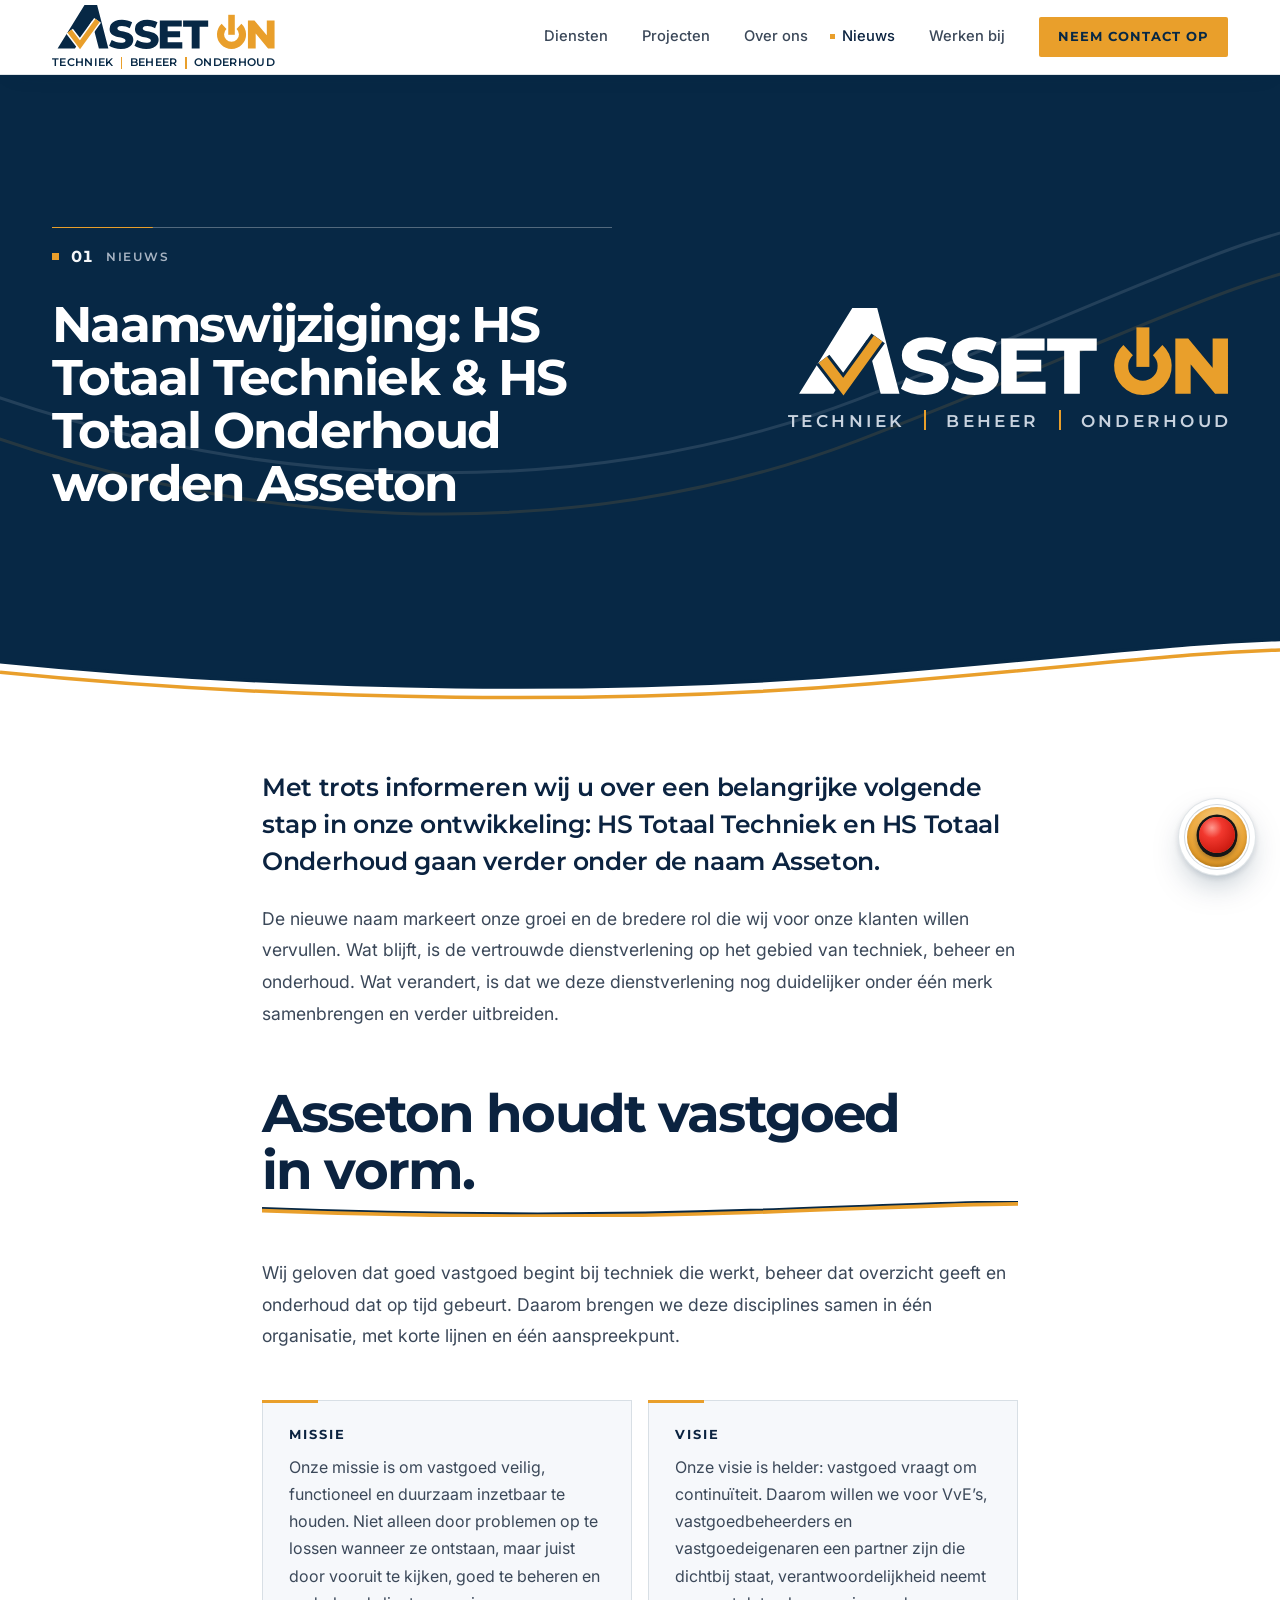
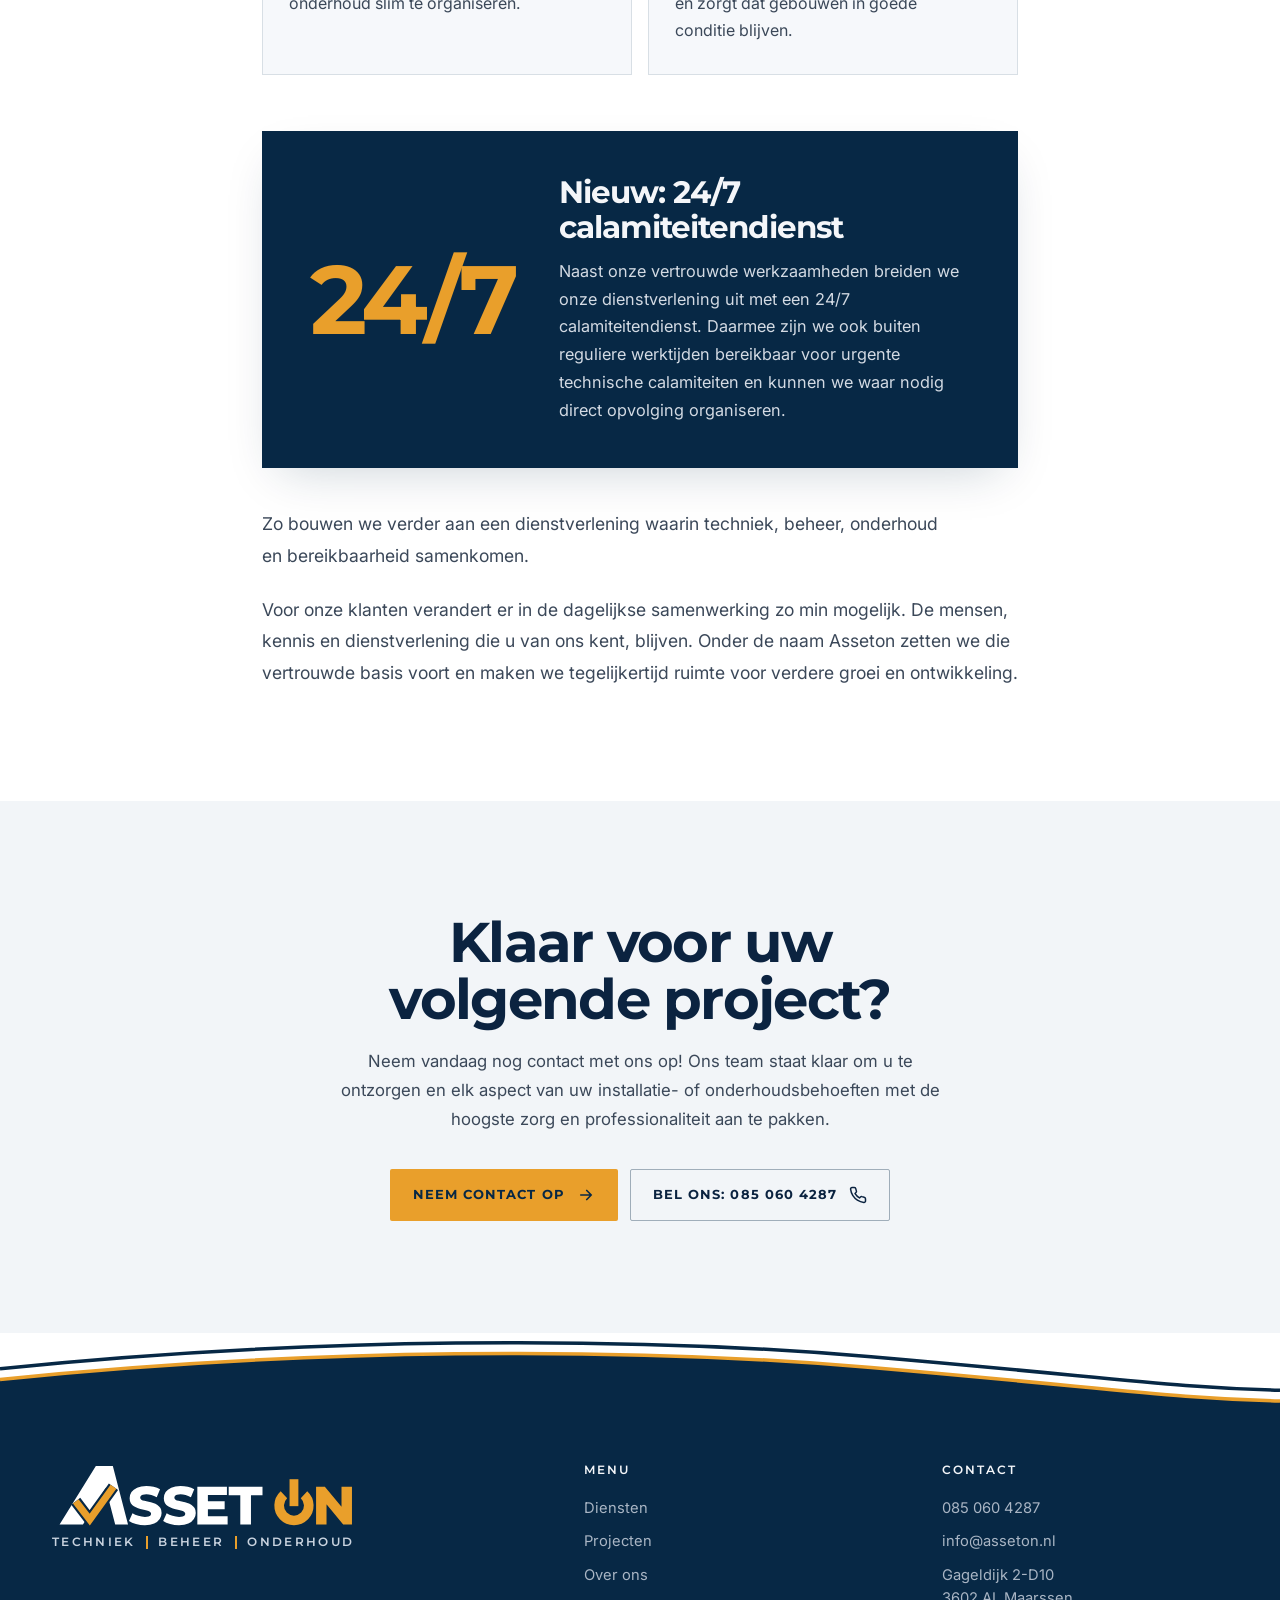
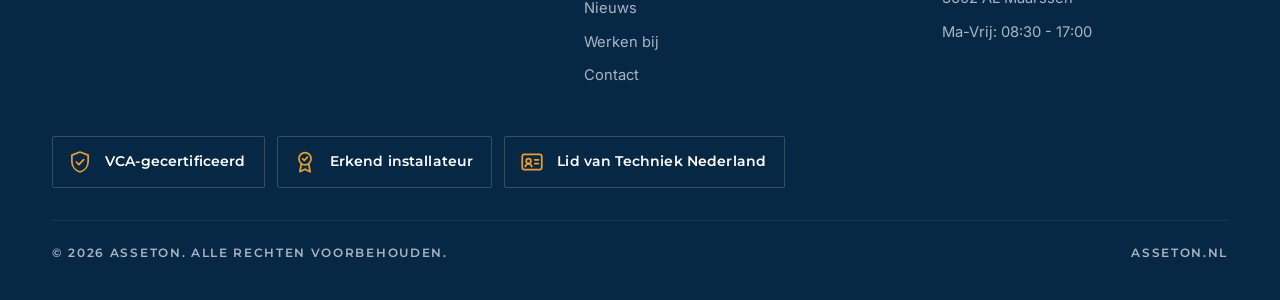
==== nieuws.html @ 88eaf02d "Client update: Nieuws page, new texts, tiles, top 3, certifications Co-Authored-By: Claude Opus 5.5 " ====
<!DOCTYPE html>
<html lang="nl">
<head>
<meta charset="utf-8">
<meta name="robots" content="noindex, nofollow">
<meta name="viewport" content="width=device-width, initial-scale=1, viewport-fit=cover">
<script>
/* Open at the top. A #fragment only scrolls when it comes from a link on this site (e.g. Projecten -> index.html#contact);
   a pasted or stale #fragment, a reload or a restored tab never jumps the page. */
(function(){try{if('scrollRestoration' in history)history.scrollRestoration='manual';var h=location.hash;if(!h)return;var n=performance.getEntriesByType?performance.getEntriesByType('navigation')[0]:null,r=document.referrer||'';if((!n||n.type==='navigate')&&r.indexOf(location.protocol+'//'+location.host+'/')===0)window.__asGoto=decodeURIComponent(h.slice(1));history.replaceState(null,'',location.pathname+location.search);}catch(e){}})();
</script>

<title>Nieuws - Asseton</title>
<meta name="description" content="Met trots informeren wij u over een belangrijke volgende stap in onze ontwikkeling: HS Totaal Techniek en HS Totaal Onderhoud gaan verder onder de naam Asseton.">
<link rel="canonical" href="https://asseton.nl/nieuws.html">
<meta property="og:title" content="Naamswijziging: HS Totaal Techniek &amp; HS Totaal Onderhoud worden Asseton">
<meta property="og:description" content="Met trots informeren wij u over een belangrijke volgende stap in onze ontwikkeling: HS Totaal Techniek en HS Totaal Onderhoud gaan verder onder de naam Asseton.">
<meta property="og:image" content="https://asseton.nl/images/over-ons-atrium.jpg">
<meta property="og:url" content="https://asseton.nl/nieuws.html">
<meta property="og:locale" content="nl_NL">
<meta name="theme-color" content="#FFFFFF">
<link rel="icon" href="data:image/svg+xml,%3Csvg xmlns='http://www.w3.org/2000/svg' viewBox='0 0 32 32'%3E%3Crect width='32' height='32' rx='7' fill='%23072845'/%3E%3Cg fill='none' stroke='%23E99F2B' stroke-width='3.4' stroke-linecap='round' transform='translate(4.4 4.4) scale(.967)'%3E%3Cpath d='M6.38 5.31A9 9 0 1 0 17.62 5.31'/%3E%3Cpath d='M12 3v8.2'/%3E%3C/g%3E%3C/svg%3E">
<link rel="preconnect" href="https://fonts.googleapis.com">
<link rel="preconnect" href="https://fonts.gstatic.com" crossorigin>
<link href="https://fonts.googleapis.com/css2?family=Montserrat:wght@600;700&family=Inter:wght@400;500;600&family=Kaushan+Script&display=swap" rel="stylesheet">
<link rel="stylesheet" href="assets/site.css?v=12">
<link rel="stylesheet" href="assets/nieuws.css?v=12">
<noscript><style>.reveal{opacity:1;transform:none}</style></noscript>
</head>
<body data-page="nieuws">
<svg width="0" height="0" style="position:absolute" aria-hidden="true" focusable="false"><defs>
  <symbol id="i-plug" viewBox="0 0 24 24"><path d="M9 3v5M15 3v5"/><path d="M6.5 8h11v3.5a5.5 5.5 0 0 1-11 0z"/><path d="M12 17v4"/></symbol>
  <symbol id="i-bolt" viewBox="0 0 24 24"><path d="M13 2.5 4.5 13.5H11l-1 8 8.5-11H12l1-8z"/></symbol>
  <symbol id="i-bulb" viewBox="0 0 24 24"><path d="M12 3a6 6 0 0 0-3.5 10.87c.6.44 1 1.07 1 1.8V16h5v-.33c0-.73.4-1.36 1-1.8A6 6 0 0 0 12 3z"/><path d="M9.5 18.5h5M10.5 21h3"/></symbol>
  <symbol id="i-intercom" viewBox="0 0 24 24"><rect x="6.5" y="2.5" width="11" height="19" rx="2"/><path d="M9.5 6.5h5M9.5 9.5h5"/><circle cx="12" cy="15.5" r="2.2"/></symbol>
  <symbol id="i-alert" viewBox="0 0 24 24"><path d="M10.3 4.2 2.6 17.5a2 2 0 0 0 1.7 3h15.4a2 2 0 0 0 1.7-3L13.7 4.2a2 2 0 0 0-3.4 0z"/><path d="M12 9.5V14M12 17.3v.01"/></symbol>
  <symbol id="i-check" viewBox="0 0 24 24"><rect x="8.5" y="2.5" width="7" height="3.5" rx="1"/><path d="M15.5 4.25H18a1.5 1.5 0 0 1 1.5 1.5V20a1.5 1.5 0 0 1-1.5 1.5H6A1.5 1.5 0 0 1 4.5 20V5.75A1.5 1.5 0 0 1 6 4.25h2.5"/><path d="m9 13.5 2 2 4-4"/></symbol>
  <symbol id="i-hammer" viewBox="0 0 24 24"><path d="M12.37 4.55 19.45 11.63 16.63 14.45 9.55 7.37z"/><path d="M13.09 10.91 4.5 19.5"/></symbol>
  <symbol id="i-window" viewBox="0 0 24 24"><rect x="4.5" y="3" width="15" height="18" rx="1"/><path d="M12 3v18M4.5 11.5h15"/></symbol>
  <symbol id="i-roller" viewBox="0 0 24 24"><rect x="3" y="3" width="15" height="5.5" rx="1.5"/><path d="M18 5.75h2.5v5.75h-9V15"/><rect x="10" y="15" width="3" height="6" rx="1"/></symbol>
  <g id="mk-letters"><path d="M0 0L673 -1085L988 -1085L1270 0L1032 0L855 -679L434 0ZM1583 14Q1497 14 1417 -8Q1338 -29 1288 -63L1353 -209Q1400 -179 1461 -160Q1523 -140 1584 -140Q1625 -140 1650 -148Q1675 -155 1686 -168Q1698 -180 1698 -197Q1698 -221 1676 -235Q1654 -249 1619 -258Q1584 -267 1541 -276Q1499 -285 1456 -299Q1414 -313 1379 -336Q1344 -358 1322 -394Q1300 -431 1300 -487Q1300 -550 1334 -601Q1369 -652 1438 -683Q1507 -714 1610 -714Q1679 -714 1745 -698Q1812 -683 1864 -653L1803 -506Q1753 -533 1704 -546Q1655 -560 1609 -560Q1568 -560 1543 -552Q1518 -543 1507 -529Q1496 -515 1496 -497Q1496 -474 1517 -460Q1539 -447 1574 -438Q1610 -430 1652 -421Q1695 -412 1737 -398Q1780 -385 1815 -362Q1850 -340 1871 -304Q1893 -267 1893 -212Q1893 -151 1858 -100Q1824 -48 1755 -17Q1687 14 1583 14ZM2217 14Q2131 14 2051 -8Q1972 -29 1922 -63L1987 -209Q2034 -179 2095 -160Q2157 -140 2218 -140Q2259 -140 2284 -148Q2309 -155 2320 -168Q2332 -180 2332 -197Q2332 -221 2310 -235Q2288 -249 2253 -258Q2218 -267 2175 -276Q2133 -285 2090 -299Q2048 -313 2013 -336Q1978 -358 1956 -394Q1934 -431 1934 -487Q1934 -550 1968 -601Q2003 -652 2072 -683Q2141 -714 2244 -714Q2313 -714 2379 -698Q2446 -683 2498 -653L2437 -506Q2387 -533 2338 -546Q2289 -560 2243 -560Q2202 -560 2177 -552Q2152 -543 2141 -529Q2130 -515 2130 -497Q2130 -474 2151 -460Q2173 -447 2208 -438Q2244 -430 2286 -421Q2329 -412 2371 -398Q2414 -385 2449 -362Q2484 -340 2505 -304Q2527 -267 2527 -212Q2527 -151 2492 -100Q2458 -48 2389 -17Q2321 14 2217 14ZM2556 0V-700H3105V-547H2752V-153H3118V0ZM2738 -281V-429H3063V-281ZM3353 0V-543H3138V-700H3765V-543H3551V0Z" style="fill:var(--mk-a)"/><path d="M300 -430L560 -90L1000 -700" style="fill:none;stroke:var(--mk-knock);stroke-width:210;stroke-linejoin:miter;stroke-miterlimit:8"/><path d="M300 -430L560 -90L1000 -700" style="fill:none;stroke:var(--mk-o);stroke-width:132;stroke-linejoin:miter;stroke-miterlimit:8"/><path d="M4759 0V-700H4922L5308 -234H5231V-700H5425V0H5262L4876 -466H4953V0Z" style="fill:var(--mk-o)"/></g>
  <symbol id="i-roof" viewBox="0 0 24 24"><path d="M3 11.5 12 4l9 7.5"/><path d="M5.5 9.5v11h13v-11"/><path d="M10 20.5v-5h4v5"/></symbol>
</defs></svg>
<a class="skip label" href="#top">Naar inhoud</a>

<header>
  <div class="wrap nav">
    <a href="index.html" class="logo" aria-label="Asseton, naar de homepage">
      <span class="lockup"><svg class="mark" viewBox="-140 -1085 5565 1106" aria-hidden="true" focusable="false"><use href="#mk-letters"/><g class="power-o boot"><path pathLength="1" d="M4535.1 -552.3A275.0 275.0 0 1 1 4162.5 -552.3"/><path pathLength="1" d="M4348.8 -340.0V-840.0"/></g></svg><span class="tagline" aria-hidden="true"><span>Techniek</span><i></i><span>Beheer</span><i></i><span>Onderhoud</span></span></span>
    </a>
    <button class="nav-toggle" id="navToggle" type="button" aria-label="Menu openen" aria-expanded="false" aria-controls="nav">
      <svg class="i-menu" viewBox="0 0 24 24" fill="none" stroke="currentColor" stroke-width="2" stroke-linecap="round" aria-hidden="true"><path d="M4 7h16M4 12h16M4 17h16"/></svg>
      <svg class="i-close" viewBox="0 0 24 24" fill="none" stroke="currentColor" stroke-width="2" stroke-linecap="round" aria-hidden="true"><path d="M6 6l12 12M18 6 6 18"/></svg>
    </button>
    <nav class="nav-links" id="nav">
      <a href="index.html#diensten">Diensten</a>
      <a href="projecten.html">Projecten</a>
      <a href="index.html#over-ons">Over ons</a>
      <a href="nieuws.html" class="is-active" aria-current="page">Nieuws</a>
      <a href="werken-bij.html">Werken bij</a>
      <a href="index.html#contact" class="btn btn-signal nav-cta">Neem contact op <svg viewBox="0 0 24 24" fill="none" stroke="currentColor" stroke-width="2.2" stroke-linecap="round" stroke-linejoin="round" aria-hidden="true"><path d="M5 12h14M13 6l6 6-6 6"/></svg></a>
    </nav>
    <span class="power-line" aria-hidden="true"><i id="powerLine"></i></span>
  </div>
</header>
<!-- STORING MELDEN (always visible, hides over Contact and the footer; button first in the DOM, panel drawn above it via column-reverse) -->
<aside class="sos" id="sos" aria-label="Storing melden">
  <button class="sos-btn" id="sosBtn" type="button" aria-expanded="false" aria-controls="sosPanel">
    <span class="sos-estop" aria-hidden="true"><span class="sos-dome"></span></span>
    <span class="sos-label"><strong>Storing melden</strong> <small>Nu melden</small></span>
  </button>
  <div class="sos-panel" id="sosPanel" role="dialog" aria-labelledby="sosTitle" hidden>
    <p class="sos-title" id="sosTitle">Storing&nbsp;melden</p>
    <a class="sos-call" href="tel:+31850604287">
      <svg viewBox="0 0 24 24" fill="none" stroke="currentColor" stroke-width="2.2" stroke-linecap="round" stroke-linejoin="round" aria-hidden="true"><path d="M22 16.9v3a2 2 0 0 1-2.2 2 19.8 19.8 0 0 1-8.6-3.1 19.5 19.5 0 0 1-6-6A19.8 19.8 0 0 1 2.1 4.2 2 2 0 0 1 4.1 2h3a2 2 0 0 1 2 1.7c.1 1 .4 1.9.7 2.8a2 2 0 0 1-.5 2.1L8 9.9a16 16 0 0 0 6 6l1.3-1.3a2 2 0 0 1 2.1-.4c.9.3 1.8.6 2.8.7a2 2 0 0 1 1.7 2z"/></svg>
      Bel ons: 085 060 4287
    </a>
    <a class="sos-form" href="index.html#contact" id="sosForm">
      Neem contact op
      <svg viewBox="0 0 24 24" fill="none" stroke="currentColor" stroke-width="2.2" stroke-linecap="round" stroke-linejoin="round" aria-hidden="true"><path d="M5 12h14M13 6l6 6-6 6"/></svg>
    </a>
  </div>
</aside>
<div class="nav-scrim" id="navScrim" hidden></div>

<main id="top">

<!-- 1 · Hero: the news is the new name, so the new logo is the image -->
<section id="nieuws" class="nw-hero navy">
  <div class="wrap nw-hero-in">
    <div class="nw-copy">
      <div class="sec-top"><i class="led"></i><span class="n">01</span><span>Nieuws</span></div>
      <h1 class="nw-h">Naamswijziging: HS Totaal Techniek &amp; HS Totaal Onderhoud worden Asseton</h1>
    </div>
    <div class="nw-mark" aria-hidden="true">
      <svg class="mark" viewBox="-140 -1085 5565 1106" focusable="false"><use href="#mk-letters"/><g class="power-o boot"><path pathLength="1" d="M4535.1 -552.3A275.0 275.0 0 1 1 4162.5 -552.3"/><path pathLength="1" d="M4348.8 -340.0V-840.0"/></g></svg>
      <span class="nw-tag"><span>Techniek</span><i></i><span>Beheer</span><i></i><span>Onderhoud</span></span>
    </div>
  </div>
</section>

<!-- 2 · The announcement (client copy, verbatim) -->
<section class="cool nw-art">
  <div class="wrap nw-wrap">
    <article class="nw-body" aria-labelledby="nwTitle">
      <h2 class="nw-sr" id="nwTitle">Naamswijziging: HS Totaal Techniek &amp; HS Totaal Onderhoud worden Asseton</h2>
      <p class="nw-lead reveal">Met trots informeren wij u over een belangrijke volgende stap in onze ontwikkeling: HS Totaal Techniek en HS Totaal Onderhoud gaan verder onder de naam&nbsp;Asseton.</p>
      <p class="reveal">De nieuwe naam markeert onze groei en de bredere rol die wij voor onze klanten willen vervullen. Wat blijft, is de vertrouwde dienstverlening op het gebied van techniek, beheer en onderhoud. Wat verandert, is dat we deze dienstverlening nog duidelijker onder één merk samenbrengen en verder&nbsp;uitbreiden.</p>
      <blockquote class="nw-quote reveal"><p>Asseton houdt vastgoed in&nbsp;vorm.</p></blockquote>
      <p class="reveal">Wij geloven dat goed vastgoed begint bij techniek die werkt, beheer dat overzicht geeft en onderhoud dat op tijd gebeurt. Daarom brengen we deze disciplines samen in één organisatie, met korte lijnen en één&nbsp;aanspreekpunt.</p>
      <div class="nw-mv reveal">
        <div class="nw-tile"><p class="nw-tl">Missie</p><p>Onze missie is om vastgoed veilig, functioneel en duurzaam inzetbaar te houden. Niet alleen door problemen op te lossen wanneer ze ontstaan, maar juist door vooruit te kijken, goed te beheren en onderhoud slim te&nbsp;organiseren.</p></div>
        <div class="nw-tile"><p class="nw-tl">Visie</p><p>Onze visie is helder: vastgoed vraagt om continuïteit. Daarom willen we voor VvE’s, vastgoedbeheerders en vastgoedeigenaren een partner zijn die dichtbij staat, verantwoordelijkheid neemt en zorgt dat gebouwen in goede conditie&nbsp;blijven.</p></div>
      </div>
      <div class="nw-callout navy reveal">
        <p class="nw-big" aria-hidden="true">24/7</p>
        <div>
          <h2>Nieuw: 24/7 calamiteitendienst</h2>
          <p>Naast onze vertrouwde werkzaamheden breiden we onze dienstverlening uit met een 24/7 calamiteitendienst. Daarmee zijn we ook buiten reguliere werktijden bereikbaar voor urgente technische calamiteiten en kunnen we waar nodig direct opvolging&nbsp;organiseren.</p>
        </div>
      </div>
      <p class="reveal">Zo bouwen we verder aan een dienstverlening waarin techniek, beheer, onderhoud en bereikbaarheid&nbsp;samenkomen.</p>
      <p class="reveal">Voor onze klanten verandert er in de dagelijkse samenwerking zo min mogelijk. De mensen, kennis en dienstverlening die u van ons kent, blijven. Onder de naam Asseton zetten we die vertrouwde basis voort en maken we tegelijkertijd ruimte voor verdere groei en&nbsp;ontwikkeling.</p>
    </article>
  </div>
</section>

<!-- 3 · Closing: contact (the "Storing melden" pill steps aside over #contact) -->
<section id="contact" class="warm nw-close">
  <div class="wrap">
    <div class="contact-info contact-head reveal">
      <h2>Klaar voor uw volgende project?</h2>
      <p>Neem vandaag nog contact met ons op! Ons team staat klaar om u te ontzorgen en elk aspect van uw installatie- of onderhoudsbehoeften met de hoogste zorg en professionaliteit aan te&nbsp;pakken.</p>
      <div class="nw-actions">
        <a class="btn btn-signal" href="index.html#contact">Neem contact op<svg viewBox="0 0 24 24" fill="none" stroke="currentColor" stroke-width="2.2" stroke-linecap="round" stroke-linejoin="round" aria-hidden="true"><path d="M5 12h14M13 6l6 6-6 6"/></svg></a>
        <a class="btn btn-ghost" href="tel:+31850604287">Bel ons: 085 060 4287<svg viewBox="0 0 24 24" fill="none" stroke="currentColor" stroke-width="2" stroke-linecap="round" stroke-linejoin="round" aria-hidden="true"><path d="M22 16.9v3a2 2 0 0 1-2.2 2 19.8 19.8 0 0 1-8.6-3.1 19.5 19.5 0 0 1-6-6A19.8 19.8 0 0 1 2.1 4.2 2 2 0 0 1 4.1 2h3a2 2 0 0 1 2 1.7c.1 1 .4 1.9.7 2.8a2 2 0 0 1-.5 2.1L8 9.9a16 16 0 0 0 6 6l1.3-1.3a2 2 0 0 1 2.1-.4c.9.3 1.8.6 2.8.7a2 2 0 0 1 1.7 2z"/></svg></a>
      </div>
    </div>
  </div>
</section>

</main>

<footer>
  <div class="wrap">
    <div class="foot">
      <nav aria-labelledby="footMenu">
        <p class="foot-h label" id="footMenu">Menu</p>
        <ul><li><a href="index.html#diensten">Diensten</a></li><li><a href="projecten.html">Projecten</a></li><li><a href="index.html#over-ons">Over ons</a></li><li><a href="nieuws.html">Nieuws</a></li><li><a href="werken-bij.html">Werken bij</a></li><li><a href="index.html#contact">Contact</a></li></ul>
      </nav>
      <div>
        <p class="foot-h label" id="footContact">Contact</p>
        <ul aria-labelledby="footContact"><li><a href="tel:+31850604287">085 060 4287</a></li><li><a href="mailto:info@asseton.nl">info@asseton.nl</a></li><li class="txt">Gageldijk 2-D10<br>3602 AL Maarssen</li><li class="txt">Ma-Vrij: <span class="nowrap">08:30 - 17:00</span></li></ul>
      </div>
    </div>
    <ul class="foot-certs" aria-label="Certificeringen en lidmaatschap">
      <li><svg viewBox="0 0 24 24" aria-hidden="true"><path d="M12 2.8 4.5 5.6v5.9c0 4.6 3.1 8.4 7.5 9.7 4.4-1.3 7.5-5.1 7.5-9.7V5.6z"/><path d="m8.6 12 2.4 2.4 4.4-4.6"/></svg><span>VCA-gecertificeerd</span></li>
      <li><svg viewBox="0 0 24 24" aria-hidden="true"><circle cx="12" cy="9" r="5.6"/><path d="m9.7 9 1.6 1.6 3-3.1"/><path d="M8.6 13.6 7.3 21l4.7-2.4 4.7 2.4-1.3-7.4"/></svg><span>Erkend installateur</span></li>
      <li><svg viewBox="0 0 24 24" aria-hidden="true"><rect x="3" y="5" width="18" height="14" rx="2"/><circle cx="8.8" cy="11" r="2.2"/><path d="M5.8 16.2c.6-1.6 1.7-2.4 3-2.4s2.4.8 3 2.4M14.5 10h3.5M14.5 13.4h3.5"/></svg><span>Lid van Techniek Nederland</span></li>
    </ul>
    <div class="foot-bottom">
      <span>© <span id="year">2026</span> Asseton. Alle rechten voorbehouden.</span>
      <span>asseton.nl</span>
    </div>
    <div class="foot-brand">
      <a href="#top" class="foot-mark" aria-label="Asseton, naar boven"><svg class="mark" viewBox="-140 -1085 5565 1106" aria-hidden="true" focusable="false"><use href="#mk-letters"/><g class="power-o"><path pathLength="1" d="M4535.1 -552.3A275.0 275.0 0 1 1 4162.5 -552.3"/><path pathLength="1" d="M4348.8 -340.0V-840.0"/></g></svg></a>
      <span class="foot-tag" aria-hidden="true"><span>Techniek</span><i></i><span>Beheer</span><i></i><span>Onderhoud</span></span>
    </div>
  </div>
</footer>

<script src="assets/site.js?v=12"></script>
</body>
</html>
---- assets/site.css ----
/* Asseton: shared styles for all pages (home, projecten, werken-bij) */
*,*::before,*::after{margin:0;padding:0;box-sizing:border-box}
:root{
  color-scheme:dark;
  /* surfaces: neutral anthracite, sampled from the sign panel and gift-box lid (no navy, no brown) */
  --ink:#0E0F10;          /* deepest: header bar, hero base, theme-color, favicon */
  --foot:#0E0F10;         /* footer */
  --bg:#151617;           /* base black: body + .cool sections (Intro, Onderhoud, Over ons, Contact) */
  --bg-raise:#1F2022;     /* raised on base: slogan panel, form, SOS pill + panel, mobile nav sheet */
  --umber:#27282B;        /* second dark: .warm sections (Diensten, Projecten, Werken bij) */
  --umber-raise:#323336;  /* raised on second dark: pressed filter chip (projecten.css) */
  --field:#111213;       /* input fill */
  --pv-stage:#0E0F10;     /* project image stage */
  /* text (same on both darks) */
  --t:#F4F3F5; --tb:#CDCDD2; --tm:#ABACB2;
  --wt:#F4F3F5; --wb:#CDCDD2; --wm:#ABACB2;
  --tag:#B4B5B9;          /* tagline grey (sign) */
  --lead:#DADADF;         /* hero lead */
  /* brand orange: only at full strength, or as a tight glow around a full-strength element */
  --signal:#E99F2B;       /* Asseton gold: the ON colour of the new logo (client 2026-10-01) */
  --signal-hi:#F2B24C;    /* hover */
  --signal-deep:#C9831A;  /* pressed */
  --on-signal:#151617;    /* text + icons on orange (white fails: 2.94:1) */
  --glow:rgba(242,180,82,.55);
  /* lines */
  --rule:rgba(255,255,255,.12); --rule-strong:rgba(255,255,255,.28);
  --field-border:#6B6D73;
  --led-off:#3A3B3E;
  /* logo colours, inherited into <use> */
  --mk-a:#E8E8EA; --mk-o:#E99F2B; --mk-knock:#0E0F10; /* neutral brand white (no lilac cast) */
  /* functional red: SOS only */
  --sos-red:#E3261B; --sos-call:#C8190F; --sos-call-hover:#A8140C;
  --wrap:1240px;
  --display:'Montserrat','Segoe UI',system-ui,sans-serif;
  --ease:cubic-bezier(.2,.7,.2,1);
}
@property --mk-a{syntax:'<color>';inherits:true;initial-value:#E8E8EA}
@property --mk-o{syntax:'<color>';inherits:true;initial-value:#E99F2B}
/* scroll-padding: anything scrolled into view by focus (Tab / Shift+Tab, form validation) stays clear of the
   sticky header and the fixed "Storing melden" pill. The site's own anchor jumps use scrollTo + scroll-margin, unaffected. */
html{scroll-behavior:smooth;scroll-padding-top:90px;scroll-padding-bottom:112px}
main{scroll-margin-top:75px}
/* targets of an in-page jump get tabindex=-1 + focus (site.js), so the next Tab continues from there; no ring on the section itself */
.jump-target:focus{outline:none}
body{font-family:'Inter',system-ui,-apple-system,sans-serif;color:var(--tb);background:var(--bg);line-height:1.6;-webkit-font-smoothing:antialiased;overflow-x:hidden}
h1,h2,h3,h4{font-family:var(--display);line-height:1.04;letter-spacing:-.03em;font-weight:700}
a{color:inherit;text-decoration:none}
a,button,select{-webkit-tap-highlight-color:rgba(255,255,255,.1)}
::selection{background:var(--signal);color:var(--on-signal)}
p,figcaption{text-wrap:pretty}
img,svg{display:block}
.wrap{max-width:var(--wrap);margin:0 auto;padding:0 32px}
.nowrap{white-space:nowrap}
.skip{position:fixed;left:16px;top:-120px;z-index:100;padding:12px 18px;border-radius:2px;background:var(--signal);color:var(--on-signal);font-family:var(--display);font-weight:700;font-size:.84rem;letter-spacing:.08em;text-transform:uppercase}
.skip:focus{top:12px;outline:2px solid #fff;outline-offset:2px}

/* Labels: the brand's wide-tracked caps (tagline, statement block, card copy) */
.sec-top,.cline small,label,.foot-h,.foot-bottom,.job-go,.sos-label small{font-family:var(--display);font-weight:600;font-size:.75rem;letter-spacing:.16em;text-transform:uppercase}

/* Buttons */
.btn{display:inline-flex;align-items:center;gap:12px;padding:16px 22px;border-radius:2px;font-family:var(--display);font-weight:700;font-size:.84rem;line-height:1.3;letter-spacing:.08em;text-transform:uppercase;cursor:pointer;border:1.5px solid transparent;transition:background .2s,color .2s,border-color .2s}
.btn svg{width:18px;height:18px;flex-shrink:0;transition:transform .25s var(--ease)}
.btn:hover svg{transform:translateX(3px)}
.btn:focus-visible{outline:2px solid var(--signal);outline-offset:3px}
.btn-signal{background:var(--signal);color:var(--on-signal)}
.btn-signal:hover{background:var(--signal-hi)}
.btn-signal:active{background:var(--signal-deep)}
.btn-ghost{border-color:rgba(255,255,255,.4);color:#fff}
.btn-ghost:hover{border-color:#fff;background:rgba(255,255,255,.06)}
.btn-ghost:hover svg{transform:none}

/* Header */
header{position:sticky;top:0;z-index:50;background:rgba(14,15,16,.94);backdrop-filter:blur(10px);-webkit-backdrop-filter:blur(10px);border-bottom:1px solid rgba(233,159,43,.34);box-shadow:0 2px 14px -6px rgba(233,159,43,.28)}
.nav{position:relative;display:flex;align-items:center;justify-content:space-between;height:74px}
.logo{display:flex;align-items:center;min-height:44px;color:#fff}
.logo:focus-visible{outline:2px solid var(--signal);outline-offset:4px}
/* Logo lockup: outlined Montserrat-800 mark (A + swoosh, SSET, power-O, N) + tagline locked to the mark's ink width.
   --H is the cap height of SSET. */
.lockup{--H:23.5px;--tf:9px;--tt:.03em;display:inline-flex;flex-direction:column;align-items:flex-start;gap:calc(var(--H)*.3)}
.mark{display:block;height:calc(var(--H)*1.58);width:auto;aspect-ratio:5565/1106;overflow:visible}
.mark .power-o path{fill:none;stroke:var(--mk-o);stroke-width:178}
.mark .power-o path+path{stroke-width:164}
.power-o.boot path{stroke-dasharray:1;stroke-dashoffset:1;animation:powerOn 1.1s var(--ease) .25s forwards}
.power-o.boot path+path{animation-delay:.9s;animation-duration:.5s}
@keyframes powerOn{to{stroke-dashoffset:0}}
/* width:0 = no intrinsic width, min-width:100% = exactly the SVG (ink) width */
.tagline{display:flex;justify-content:space-between;align-items:center;width:0;min-width:100%;font-family:var(--display);font-weight:600;font-size:var(--tf);letter-spacing:var(--tt);text-transform:uppercase;color:var(--tag);line-height:1;white-space:nowrap}
.tagline span:last-child{margin-right:calc(var(--tt)*-1)}
.tagline i,.foot-tag i{display:block;width:.55em;height:.55em;background:var(--signal);flex-shrink:0}
.power-line{position:fixed;left:0;right:0;top:73px;height:2px;pointer-events:none}
.power-line i{display:block;height:100%;background:linear-gradient(90deg,var(--signal-deep),var(--signal) 55%,var(--signal-hi));transform:scaleX(0);transform-origin:left;box-shadow:0 0 3px var(--glow)}
.nav-links{display:flex;gap:34px;align-items:center}
.nav-links a{position:relative;color:var(--tb);font-size:.92rem;font-weight:500;transition:color .15s}
.nav-links a:not(.nav-cta){padding:10px 0}
.nav-links a:not(.nav-cta)::after{content:"";position:absolute;left:0;right:0;bottom:4px;height:2px;background:var(--signal);transform:scaleX(0);transform-origin:left;transition:transform .25s var(--ease)}
.nav-links a:not(.nav-cta):hover{color:#fff}
.nav-links a:not(.nav-cta):hover::after{transform:scaleX(1)}
.nav-links a:not(.nav-cta):focus-visible{outline:2px solid var(--signal);outline-offset:2px}
.nav-links a.is-active{color:#fff}
.nav-links a.is-active::before{content:"";position:absolute;left:-12px;top:50%;width:5px;height:5px;margin-top:-2.5px;background:var(--signal);box-shadow:0 0 4px var(--glow)}
.nav-links a.nav-cta{padding:11px 18px;font-size:.8rem;font-weight:700;color:var(--on-signal)}
.nav-cta svg{display:none}
.nav-toggle{display:none;background:none;border:0;color:#fff;cursor:pointer;padding:0}
.nav-toggle svg{width:26px;height:26px}
.nav-toggle .i-close{display:none}
.nav-toggle[aria-expanded="true"] .i-menu{display:none}
.nav-toggle[aria-expanded="true"] .i-close{display:block}
.nav-toggle:focus-visible{outline:2px solid var(--signal);outline-offset:2px}
.nav-scrim{position:fixed;inset:74px 0 0;z-index:49;background:rgba(8,9,10,.66);cursor:pointer;animation:scrimIn .2s ease-out}
.nav-scrim[hidden]{display:none}
@keyframes scrimIn{from{opacity:0}}
.nav-open .sos{opacity:0;visibility:hidden;pointer-events:none}

/* Hero: poster/video graded toward low saturation, charcoal shade, backlit orange LED edge (the sign's under-glow) */
.hero{position:relative;background:var(--ink);color:#fff;overflow:hidden;min-height:max(560px,min(calc(100svh - 75px),900px));display:flex;align-items:flex-end}
.hero::before{content:"";position:absolute;inset:0;background:url(../images/hero-video-poster.jpg) center/cover no-repeat;filter:saturate(0) contrast(1.05)}
/* backlit edge: 2px lit strip + light spill fading up ~56px (screen = adds light, never darkens; static) */
.hero::after{content:"";position:absolute;left:0;right:0;bottom:0;height:56px;background:linear-gradient(0deg,var(--signal-hi) 0 2px,rgba(242,180,82,.5) 2px,rgba(233,159,43,.26) 7px,rgba(233,159,43,.1) 20px,rgba(233,159,43,.03) 38px,rgba(233,159,43,0) 100%);mix-blend-mode:screen;pointer-events:none}
.hero-video{position:absolute;inset:0;width:100%;height:100%;object-fit:cover;opacity:1;filter:saturate(0) contrast(1.05);transition:opacity 1.2s ease}
.hero-video.ready{opacity:1}
.hero-shade{position:absolute;inset:0;background:linear-gradient(180deg,rgba(14,15,16,.85) 0%,rgba(14,15,16,.45) 22%,rgba(14,15,16,0) 40%),linear-gradient(90deg,rgba(14,15,16,.94) 0%,rgba(14,15,16,.84) 50%,rgba(14,15,16,.22) 78%,rgba(14,15,16,.1) 100%),linear-gradient(0deg,rgba(14,15,16,.92) 0%,rgba(14,15,16,0) 45%)}
.hero-inner{position:relative;width:100%;padding:80px 32px 120px}
.hero-copy{max-width:820px}
.hero h1{position:relative;display:inline-block;font-family:'Kaushan Script','Segoe Script','Brush Script MT',cursive;font-weight:400;font-size:clamp(3.3rem,8vw,7rem);line-height:1.08;letter-spacing:0;color:#fff;margin-bottom:44px;padding-right:.15em;text-shadow:0 2px 24px rgba(0,0,0,.55)}
/* brush underline swoosh (SVG path): thickest at a third, fine points, flick up at the right; under "doet er toe!" (no descenders) */
.hero h1::after,.slogan-panel .big::after{content:"";position:absolute;left:14%;right:2%;bottom:-.3em;height:.36em;background:url("data:image/svg+xml,%3Csvg xmlns='http://www.w3.org/2000/svg' viewBox='0 0 400 48' preserveAspectRatio='none'%3E%3Cpath fill='%23E99F2B' d='M6%2038%2015.5%2035%2025.3%2033.5%2035.3%2032.2%2045.6%2031.1%2055.9%2030.1%2066.5%2029.3%2077.2%2028.5%2088.1%2027.7%2099.1%2027.1%20110.2%2026.5%20121.4%2026.3%20132.7%2026.1%20144.1%2025.8%20155.6%2025.5%20167.1%2025.2%20178.6%2024.8%20190.2%2024.4%20201.8%2023.9%20213.3%2023.4%20224.9%2022.8%20236.4%2022.2%20247.9%2021.5%20259.3%2020.8%20270.6%2020.1%20281.9%2019.2%20293%2018.3%20304%2017.4%20314.9%2016.4%20325.7%2015.4%20336.3%2014.2%20346.8%2013.1%20357%2011.8%20367.1%2010.5%20377%209.1%20386.6%207.6%20396%206%20386.7%207.9%20377.1%209.8%20367.3%2011.6%20357.3%2013.4%20347.1%2015.2%20336.7%2016.9%20326.1%2018.6%20315.4%2020.3%20304.5%2021.9%20293.6%2023.5%20282.4%2025%20271.2%2026.5%20259.9%2028%20248.6%2029.4%20237.1%2030.8%20225.6%2032.1%20214.1%2033.4%20202.6%2034.7%20191%2035.9%20179.4%2037.1%20167.9%2038.2%20156.4%2039.4%20145%2040.5%20133.6%2041.5%20122.2%2042.5%20111%2043.5%2099.8%2044%2088.8%2044.2%2077.9%2044.4%2067.1%2044.3%2056.4%2044.1%2046%2043.8%2035.7%2043.2%2025.6%2042.3%2015.7%2041.1Z'/%3E%3C/svg%3E") center/100% 100% no-repeat;pointer-events:none}
.slogan-panel .big::after{left:49%;right:1%;bottom:-.34em}
.hero p.lead{font-size:1.15rem;color:var(--lead);max-width:540px;padding-left:18px;border-left:2px solid var(--signal);text-shadow:0 1px 12px rgba(0,0,0,.6)}
.hero-actions{display:flex;flex-wrap:wrap;gap:12px;margin-top:40px}
.hero-toggle{position:absolute;z-index:2;right:max(32px,calc((100% - var(--wrap)) / 2 + 32px));top:28px;width:42px;height:42px;border-radius:50%;border:1px solid rgba(255,255,255,.35);background:rgba(14,15,16,.45);backdrop-filter:blur(6px);-webkit-backdrop-filter:blur(6px);color:#fff;display:grid;place-items:center;cursor:pointer;transition:border-color .15s,background .15s}
.hero-toggle:hover{border-color:#fff;background:rgba(14,15,16,.7)}
.hero-toggle:focus-visible{outline:2px solid var(--signal);outline-offset:3px}
.hero-toggle svg{width:14px;height:14px}
.hero-toggle .i-play{display:none}
.hero-toggle.paused .i-play{display:block}
.hero-toggle.paused .i-pause{display:none}

/* Sections: two alternating neutral darks */
section{position:relative;padding:112px 0;scroll-margin-top:74px}
.cool{background:var(--bg);color:var(--tb)}
.warm{background:var(--umber);color:var(--wb)}
.cool h2,.cool h3,.cool h4{color:var(--t)}
.warm h2,.warm h3,.warm h4{color:var(--wt)}

/* Section index: live-wire tag with a tagline square as the LED */
.sec-top{position:relative;display:flex;align-items:center;gap:12px;border-top:1px solid var(--rule-strong);padding-top:16px;margin-bottom:48px;color:var(--tm)}
.warm .sec-top{color:var(--wm)}
.sec-top::before{content:"";position:absolute;top:-1px;left:0;height:1px;width:100%;background:var(--signal);transform:scaleX(0);transform-origin:left;transition:transform 1.4s var(--ease)}
.sec-top .n{font-size:1rem;font-weight:700;letter-spacing:.02em;color:var(--signal);font-variant-numeric:tabular-nums}
.sec-top .led{display:block;width:7px;height:7px;background:var(--led-off);flex-shrink:0;transition:background .4s var(--ease) .5s,box-shadow .4s var(--ease) .5s}
.sec-top.lit::before{transform:scaleX(.18)}
.sec-top.lit .led{background:var(--signal);box-shadow:0 0 4px var(--glow)}

/* Section heads */
.head2{display:grid;grid-template-columns:minmax(0,1fr) minmax(0,1fr);gap:72px;align-items:start;margin-bottom:64px}
.head2 h2,.h2-solo,.contact-info h2{font-size:clamp(2.1rem,4.4vw,3.6rem);line-height:1.02;text-wrap:balance}
.head2 p{font-size:1.05rem;line-height:1.7;max-width:520px}
.h2-solo{margin-bottom:40px}

/* 1 · Intro: client statement, one sentence per line (>=768) */

/* 2+3 · Diensten: two parallel groups (Techniek & beheer, Bouwkundig onderhoud).
   #onderhoud is the second half of Diensten: no section tag, shorter top padding */
#onderhoud{padding-top:80px}
.group{display:grid;grid-template-columns:minmax(0,1fr) minmax(0,1fr);gap:72px;align-items:baseline;margin:0 0 28px}
.group-t{font-size:clamp(1.6rem,2.6vw,2.2rem);line-height:1.05}
.group p{font-size:1rem;line-height:1.65;max-width:520px;text-wrap:wrap}
.svc-list{border-top:1px solid var(--rule-strong)}
.svc{position:relative;border-bottom:1px solid var(--rule)}
.svc::before{content:"";position:absolute;left:0;top:-1px;height:1px;width:0;background:var(--signal);transition:width .5s var(--ease)}
.svc-h{letter-spacing:-.02em;transition:color .2s}
.svc-btn{width:100%;padding:0;background:none;border:0;border-radius:0;font:inherit;letter-spacing:inherit;color:inherit;text-align:left}
.svc-btn:focus-visible{outline:2px solid var(--signal);outline-offset:2px}
.svc-btn:disabled{opacity:1;-webkit-text-fill-color:currentColor}
.svc-btn .n{font-family:var(--display);font-size:.8rem;font-weight:700;letter-spacing:.06em;color:var(--signal);font-variant-numeric:tabular-nums}
.svc-btn .ico{display:none;fill:none;stroke:currentColor;stroke-width:1.6;stroke-linecap:round;stroke-linejoin:round}
.pm{display:none}
.svc-body p{font-size:.98rem;line-height:1.7;max-width:560px}
.cool .svc-body p{color:var(--tb)}

@media (min-width:861px){
  .svc-btn{pointer-events:none;cursor:default}
}
@media (min-width:861px) and (hover:hover){
  .svc:hover::before{width:100%}
  .svc:hover .svc-h{color:var(--signal)}
}

/* Corner marks: orange brackets framing a photo (shared; the Werken bij intro photo uses them) */
.pv-mark{position:absolute;z-index:4;width:22px;height:22px;border:0 solid var(--signal)}
.pv-mark.tl{top:18px;left:18px;border-top-width:2px;border-left-width:2px}
.pv-mark.tr{top:18px;right:18px;border-top-width:2px;border-right-width:2px}
.pv-mark.bl{bottom:18px;left:18px;border-bottom-width:2px;border-left-width:2px}
.pv-mark.br{bottom:18px;right:18px;border-bottom-width:2px;border-right-width:2px}

/* 5 · Over ons: slogan panel with an orange top edge and one diagonal orange band bleeding off the bottom-right corner */
.slogan-panel{position:relative;margin:0;padding:60px 48px 76px;border-top:3px solid var(--signal);background:linear-gradient(148deg,transparent calc(100% - 66px),var(--signal) calc(100% - 66px) calc(100% - 46px),transparent calc(100% - 46px)),var(--bg-raise);overflow:hidden}
.slogan-panel .big{position:relative;display:inline-block;font-family:'Kaushan Script','Segoe Script','Brush Script MT',cursive;font-size:clamp(2.1rem,3.4vw,2.9rem);font-weight:400;line-height:1.15;letter-spacing:0;color:#fff;margin-bottom:46px;white-space:nowrap}
.slogan-panel figcaption{color:var(--t);font-size:1.12rem;line-height:1.65}

/* 6 · Werken bij */
.job-list{border-top:1px solid var(--rule-strong)}
.job{display:grid;grid-template-columns:minmax(0,1fr) auto;align-items:center;gap:24px;padding:30px 0;border-bottom:1px solid var(--rule)}
.job:focus-visible{outline:2px solid var(--signal);outline-offset:4px}
.job h3{font-size:clamp(1.4rem,2.6vw,2.1rem);transition:color .2s}
.job-go{display:flex;align-items:center;gap:14px;font-weight:700;color:var(--signal)}
.job-go svg{width:22px;height:22px;transition:transform .3s var(--ease)}
.job:hover h3{color:var(--signal)}
.job:hover .job-go svg{transform:translateX(6px)}
.jobs-note{font-size:1.05rem;line-height:1.7;color:var(--wb);margin-top:32px;max-width:560px;text-wrap:wrap}
.jobs-note a{padding:12px 0;color:var(--wt);text-decoration:underline;text-decoration-color:var(--signal);text-decoration-thickness:1px;text-underline-offset:3px;transition:color .15s}
.jobs-note a:hover{color:var(--signal)}
.jobs-note a:focus-visible{outline:2px solid var(--signal);outline-offset:2px}

/* 7 · Contact */
.contact{display:grid;grid-template-columns:1fr 1fr;gap:72px;align-items:start}
.contact-info h2{margin-bottom:24px}
.contact-info>p{font-size:1.05rem;line-height:1.7;margin-bottom:44px;max-width:520px}
.clines{border-top:1px solid var(--rule-strong)}
.cline{position:relative;display:grid;grid-template-columns:130px minmax(0,1fr);gap:16px;align-items:center;min-height:64px;padding:14px 36px 14px 0;border-bottom:1px solid var(--rule)}
.cline small{color:var(--tm)}
.cline span{font-size:1.08rem;font-weight:500;color:var(--t);transition:color .15s}
a.cline::after{content:"";position:absolute;right:0;top:50%;width:18px;height:18px;margin-top:-9px;background:url("data:image/svg+xml,%3Csvg xmlns='http://www.w3.org/2000/svg' viewBox='0 0 24 24' fill='none' stroke='%23E99F2B' stroke-width='2' stroke-linecap='round' stroke-linejoin='round'%3E%3Cpath d='M5 12h14M13 6l6 6-6 6'/%3E%3C/svg%3E") center/18px no-repeat;transition:transform .25s var(--ease)}
a.cline:hover span{color:var(--signal)}
a.cline:hover::after{transform:translateX(3px)}
a.cline:focus-visible{outline:2px solid var(--signal);outline-offset:2px}
form{position:relative;scroll-margin-top:86px;background:var(--bg-raise);border:1px solid rgba(255,255,255,.1);border-radius:2px;padding:44px 44px 40px}
form::before{content:"";position:absolute;left:-1px;top:-1px;width:64px;height:4px;background:var(--signal)}
.field-row{display:grid;grid-template-columns:1fr 1fr;gap:0 20px}
.field{margin-bottom:18px}
label{display:block;color:var(--tm);margin-bottom:8px}
input,select,textarea{width:100%;min-height:48px;padding:12px 14px;font:inherit;font-size:16px;color:var(--t);caret-color:var(--signal);background-color:var(--field);border:1px solid var(--field-border);border-radius:2px;transition:border-color .15s,box-shadow .15s}
input:focus,select:focus,textarea:focus{outline:none;border-color:var(--signal);box-shadow:0 0 0 1px var(--signal)}
/* browser autofill: keep the anthracite field (Chrome's dark autofill fill is blue-grey) */
input:-webkit-autofill,textarea:-webkit-autofill,select:-webkit-autofill{-webkit-text-fill-color:var(--t);caret-color:var(--t);-webkit-box-shadow:0 0 0 1000px var(--field) inset;transition:background-color 9999s}
input:-webkit-autofill:focus,textarea:-webkit-autofill:focus{-webkit-box-shadow:0 0 0 1000px var(--field) inset,0 0 0 1px var(--signal)}
select{appearance:none;-webkit-appearance:none;padding-right:40px;background-image:url("data:image/svg+xml,%3Csvg xmlns='http://www.w3.org/2000/svg' viewBox='0 0 24 24' fill='none' stroke='%23E99F2B' stroke-width='2'%3E%3Cpath d='m6 9 6 6 6-6'/%3E%3C/svg%3E");background-repeat:no-repeat;background-position:right 14px center;background-size:16px;cursor:pointer}
select option{color:#151617;background:#fff}
select:invalid{color:var(--tm)}
textarea{resize:vertical;min-height:120px;line-height:1.5}
form .btn{width:100%;min-height:54px;justify-content:space-between;margin-top:8px}

/* Storing melden: floating emergency-stop button (red mushroom dome on an orange housing) */
.sos{position:fixed;right:24px;bottom:24px;z-index:60;display:flex;flex-direction:column-reverse;align-items:flex-end;gap:12px;transition:opacity .25s,transform .25s,visibility .25s}
.sos.is-away{opacity:0;visibility:hidden;transform:translateY(12px);pointer-events:none}
.sos-btn{display:flex;align-items:center;gap:14px;padding:8px 22px 8px 8px;border-radius:999px;border:1px solid rgba(255,255,255,.14);background:var(--bg-raise);color:#fff;font:inherit;cursor:pointer;box-shadow:0 14px 40px rgba(0,0,0,.45),0 2px 6px rgba(0,0,0,.3);transition:transform .15s,box-shadow .15s}
.sos-btn:hover{transform:translateY(-2px);box-shadow:0 18px 46px rgba(0,0,0,.5),0 2px 6px rgba(0,0,0,.3)}
.sos-btn:focus-visible{outline:3px solid var(--signal);outline-offset:3px}
.sos-estop{position:relative;width:60px;height:60px;border-radius:50%;flex-shrink:0;display:grid;place-items:center;
  background:radial-gradient(circle at 50% 30%,#F8D69A 0%,#F0B04A 40%,#E99F2B 72%,#B5770F 100%);box-shadow:0 0 0 2px var(--ink),0 0 0 3px rgba(255,255,255,.16),inset 0 -2px 4px rgba(0,0,0,.2)}
.sos-estop::before{content:"";position:absolute;inset:-7px;border-radius:50%;border:2px solid var(--sos-red);opacity:0;animation:sosPulse 2.2s ease-out infinite}
/* dark ring separates the red dome from the orange housing (red on orange is only 1.83:1) */
.sos-dome{width:36px;height:36px;border-radius:50%;
  background:radial-gradient(circle at 36% 30%,#FF9A90 0%,#F2382E 30%,#D11E14 70%,#9E0F08 100%);
  box-shadow:0 0 0 2.5px #151617,0 2px 0 2px #151617,0 4px 6px 2px rgba(0,0,0,.35);
  transform:translateY(-2px);transition:transform .08s,box-shadow .08s}
.sos-btn:active .sos-dome,.sos-btn[aria-expanded="true"] .sos-dome{transform:translateY(1px);box-shadow:0 0 0 2.5px #151617,0 1px 0 2px #151617,inset 0 2px 5px rgba(0,0,0,.35)}
.sos-label{display:flex;flex-direction:column;align-items:flex-start;line-height:1.2;text-align:left}
.sos-label strong{font-family:var(--display);font-size:1rem;font-weight:700;letter-spacing:.01em}
.sos-label small{font-weight:700;color:var(--signal);margin-top:4px}
@keyframes sosPulse{0%{transform:scale(.9);opacity:.85}70%{transform:scale(1.35);opacity:0}100%{opacity:0}}
.sos-panel{width:300px;background:var(--bg-raise);color:var(--tb);border:1px solid var(--rule);border-top:4px solid var(--sos-red);border-radius:2px;padding:22px;box-shadow:0 24px 60px rgba(0,0,0,.55);transform-origin:bottom right;animation:sosIn .18s ease-out}
.sos-panel[hidden]{display:none}
@keyframes sosIn{from{opacity:0;transform:translateY(8px) scale(.97)}to{opacity:1;transform:none}}
.sos-title{font-family:var(--display);font-weight:700;font-size:1.2rem;letter-spacing:-.02em;color:var(--t);margin-bottom:16px}
.sos-call,.sos-form{display:flex;align-items:center;justify-content:center;width:100%;min-height:52px;border-radius:2px;font-family:var(--display);font-weight:700;font-size:.84rem;letter-spacing:.06em;text-transform:uppercase}
.sos-call{gap:10px;padding:14px 16px;background:var(--sos-call);color:#fff;transition:background .15s}
.sos-call:hover{background:var(--sos-call-hover)}
.sos-call svg{width:18px;height:18px}
.sos-form{gap:8px;margin-top:10px;padding:13px 16px;border:1.5px solid rgba(255,255,255,.22);color:var(--t);transition:border-color .15s}
.sos-form:hover{border-color:var(--signal)}
.sos-form svg{width:16px;height:16px}
.sos-call:focus-visible,.sos-form:focus-visible{outline:2px solid var(--signal);outline-offset:2px}
/* 861-1719px: the 238px pill is wider than the page gutter and would sit on the text column, so it tucks into the
   round e-stop (78px, fits the gutter from ~1400px). The label slides out on hover, on keyboard focus, while the panel
   is open and over the home hero (.is-wide, site.js). It stays in the accessibility tree (no display:none). */
.sos-label{max-width:220px;white-space:nowrap}
@media (max-width:1719px){
  .sos-btn{transition:transform .15s,box-shadow .15s,padding .35s var(--ease),gap .35s var(--ease)}
  .sos-label{overflow:hidden;transition:max-width .35s var(--ease),opacity .25s ease}
  .sos-label>*{max-width:inherit;overflow:hidden}
}
@media (min-width:861px) and (max-width:1719px){
  .sos:not(.is-wide) .sos-btn:not(:hover):not(:focus-visible):not([aria-expanded="true"]){padding:8px;gap:0}
  .sos:not(.is-wide) .sos-btn:not(:hover):not(:focus-visible):not([aria-expanded="true"]) .sos-label{max-width:0;opacity:0}
}
/* <=860 (phones, tablets): the full pill only on the first screen of every page (.is-wide, site.js), then the round
   e-stop in the same corner. No hover state here: on a touch screen :hover sticks after a tap. */
@media (max-width:860px){
  .sos:not(.is-wide) .sos-btn:not(:focus-visible):not([aria-expanded="true"]){padding:8px;gap:0}
  .sos:not(.is-wide) .sos-btn:not(:focus-visible):not([aria-expanded="true"]) .sos-label{max-width:0;opacity:0}
}

/* Footer: backlit orange top edge; a compact brand column (logo + tagline, powers on in view) beside Menu and Contact,
   the legal line underneath. The page's big moment is its hero at the top, so the footer stays a footer.
   Same markup on every page: the brand block is last in the DOM and placed first by grid areas. */
footer{background:linear-gradient(180deg,rgba(233,159,43,.22) 0,rgba(233,159,43,.07) 6px,rgba(233,159,43,0) 20px),var(--foot);color:var(--tm);padding:72px 0 16px;font-size:.92rem;overflow:hidden;border-top:1px solid var(--signal)}
footer>.wrap{display:grid;grid-template-columns:minmax(0,1fr);grid-template-areas:"brand" "foot" "bottom"}
.foot-brand{grid-area:brand}
.foot{grid-area:foot}
.foot-bottom{grid-area:bottom}
.foot{display:grid;grid-template-columns:1fr 1fr;max-width:720px;gap:40px;padding-bottom:48px}
.foot-h{color:var(--t);margin-bottom:18px}
.foot ul{list-style:none;display:grid;gap:10px}
.foot a{transition:color .15s}
.foot a:hover{color:#fff}
.foot a:focus-visible{outline:2px solid var(--signal);outline-offset:2px}
.foot-bottom{display:flex;justify-content:space-between;flex-wrap:wrap;gap:12px;padding:22px 0;border-top:1px solid rgba(255,255,255,.08);letter-spacing:.14em;color:var(--tm)}
/* logo lockup at footer size (the tagline is locked to the mark's width through container units) */
.foot-brand{container-type:inline-size;width:min(100%,264px);margin-bottom:44px}
/* dim deboss until it scrolls into view, then lit: steel ASSET, orange power-O + N */
.foot-mark{display:block;width:100%;margin:0;line-height:0;--mk-a:#272728;--mk-o:#333334;--mk-knock:var(--foot);transition:--mk-a .8s var(--ease),--mk-o .8s var(--ease)}
.foot-mark .mark{width:100%;height:auto}
.foot-mark.on{--mk-a:#CDCDCF;--mk-o:var(--signal)}
.foot-mark:focus-visible{outline:2px solid var(--signal);outline-offset:4px}
.foot-tag{display:flex;justify-content:space-between;align-items:center;margin:3.4cqw 0 0;font:600 3.9cqw/1 var(--display);letter-spacing:.2em;text-transform:uppercase;color:var(--tag)}
.foot-tag span:last-child{margin-right:-.2em}
@media (min-width:861px){
  footer>.wrap{grid-template-columns:minmax(0,5fr) minmax(0,7fr);grid-template-areas:"brand foot" "bottom bottom";column-gap:72px;align-items:start}
  .foot-brand{width:min(100%,300px);margin:6px 0 0}
  .foot{max-width:none}
}

/* Word-rise headings (padding + negative margin: room for Montserrat's descenders and side overhangs) */
.w{display:inline-block;overflow:hidden;vertical-align:top;padding:0 .06em .14em;margin:0 -.06em -.14em}
.w>span{display:inline-block;transform:translateY(108%);transition:transform .9s var(--ease)}
.in .w>span{transform:none}

/* Reveal */
.reveal{opacity:0;transform:translateY(14px);transition:opacity .7s var(--ease),transform .7s var(--ease)}
.reveal.in{opacity:1;transform:none}

@media (prefers-reduced-motion:reduce){
  html{scroll-behavior:auto}
  .reveal{opacity:1;transform:none;transition:none}
  .hero-video{transition:none}
  .w>span{transform:none;transition:none}
  .power-o.boot path{animation:none;stroke-dashoffset:0}
  .sec-top::before,.sec-top .led{transition:none}
  .svc::before,.pm::before,.pm::after{transition:none}
  .foot-mark{transition:none}
  .sos,.sos-btn,.sos-label{transition:none}
  .sos-estop::before,.sos-panel,.nav-scrim{animation:none}
}

/* Logo lockup sizes */
@media (min-width:601px){.lockup{--H:26px;--tf:10px}}
@media (min-width:1025px){.lockup{--H:28px;--tf:10.5px}}

/* Shared editorial split (>=1025px): every right-hand column starts on the same line */
@media (min-width:1025px){
  .foot{max-width:none;column-gap:72px}
}

/* Responsive */
@media (min-width:861px) and (max-width:1100px){
  .nav-links{gap:24px}
}
@media (min-width:601px) and (max-width:1024px){
  .hero h1{font-size:clamp(4.6rem,10vw,6rem)}
  /* the lead runs to ~572px here, past the desktop shade's 50% knee: keep the text column dense (>=7:1 over the moving video) */
  .hero-shade{background:linear-gradient(180deg,rgba(14,15,16,.85) 0%,rgba(14,15,16,.45) 22%,rgba(14,15,16,0) 40%),linear-gradient(90deg,rgba(14,15,16,.94) 0,rgba(14,15,16,.87) 600px,rgba(14,15,16,.3) 800px,rgba(14,15,16,.12) 100%),linear-gradient(0deg,rgba(14,15,16,.92) 0%,rgba(14,15,16,0) 45%)}
}
@media (max-width:1024px){
  .head2{grid-template-columns:1fr;gap:24px;margin-bottom:40px}
  .group{grid-template-columns:1fr;gap:10px}
  .contact{grid-template-columns:1fr;gap:48px}
  .slogan-panel .big{font-size:clamp(2rem,6vw,3.4rem)}
  .cline{grid-template-columns:minmax(0,1fr);gap:2px;align-content:center}
}
@media (max-width:860px){
  html{scroll-padding-top:84px}
  .nav-links{display:none;position:absolute;top:74px;left:0;right:0;flex-direction:column;align-items:stretch;gap:0;background:var(--bg-raise);padding:8px 32px 24px;border-bottom:1px solid var(--rule);box-shadow:0 28px 48px rgba(0,0,0,.5);max-height:calc(100svh - 74px);overflow-y:auto}
  .nav-links.open{display:flex}
  .nav-links a:not(.nav-cta){display:flex;align-items:center;min-height:56px;padding:0 4px;border-bottom:1px solid var(--rule);color:var(--t);font-size:1.02rem}
  .nav-links a:not(.nav-cta)::after{display:none}
  .nav-links a.is-active{color:var(--signal)}
  .nav-links a.is-active::before{left:auto;right:6px}
  .nav-links a.nav-cta{margin-top:20px;min-height:54px;justify-content:space-between;padding:16px 22px;font-size:.84rem}
  .nav-cta svg{display:block}
  .nav-toggle{display:grid;place-items:center;width:44px;height:44px;margin-right:-9px}

  .svc-list{display:block}
  .svc{padding:0}
  .svc-h{font-size:1.2rem;letter-spacing:-.02em}
  .svc-btn{display:grid;grid-template-columns:36px minmax(0,1fr) 24px;align-items:center;min-height:64px;padding:14px 0;cursor:pointer;-webkit-tap-highlight-color:transparent}
  .svc-btn .n{color:var(--tm)}
  .warm .svc-btn .n{color:var(--wm)}
  .svc:not(.is-closed) .svc-btn .n{color:var(--signal)}
  .pm{display:block;position:relative;width:14px;height:14px;justify-self:end}
  .pm::before,.pm::after{content:"";position:absolute;left:0;top:6px;width:14px;height:2px;background:var(--signal);transition:transform .3s var(--ease)}
  .pm::after{transform:rotate(90deg)}
  .svc:not(.is-closed) .pm::after{transform:rotate(0)}
  .svc.is-closed .svc-body{display:none}
  .svc-body{padding:0 0 22px 36px}
}
/* Statement below 768: each sentence is its own block (one line each would need <=18px type);
   the long sentence breaks on purpose before 'dienstverlening.' and the sentence gap is clearly wider than its leading */
@media (max-width:767px){
}
@media (max-width:600px){
  /* 66px bar; the pill tops out ~70px above the bottom edge (+ safe area) */
  html{scroll-padding-top:78px;scroll-padding-bottom:calc(86px + env(safe-area-inset-bottom))}
  .wrap{padding:0 16px}
  /* 66px bar: the 53px lockup keeps ~6.5px clear above the A apex and below the tagline */
  .nav{height:66px}
  .power-line{top:65px}
  .nav-links{top:66px;padding:8px 16px 20px;max-height:calc(100svh - 66px)}
  .nav-scrim{top:66px}
  .logo{padding:0}

  /* phone crop: frame the van, keep the third-party billboard out of shot (poster / reduced motion / before the video plays) */
  .hero{min-height:calc(100svh - 67px)}
  .hero::before{background-position:80% 50%}
  .hero-inner{padding:48px 16px 112px}
  .hero-shade{background:linear-gradient(180deg,rgba(14,15,16,.66) 0%,rgba(14,15,16,.8) 50%,rgba(14,15,16,.96) 100%)}
  .hero h1{font-size:clamp(3rem,14.5vw,3.8rem);margin-bottom:34px}
  .hero p.lead{font-size:1.05rem;padding-left:14px}
  .hero-actions{flex-direction:column;gap:10px;margin-top:32px}
  .hero-actions .btn{width:100%;min-height:54px;justify-content:space-between}
  .hero-toggle{top:16px;right:16px;width:44px;height:44px}

  section{padding:72px 0;scroll-margin-top:66px}
  .sec-top{margin-bottom:28px}
  .head2 h2,.h2-solo,.contact-info h2{font-size:1.9rem}
  .h2-solo{margin-bottom:28px}
  .head2 p,.about2-p,.contact-info>p{font-size:1.02rem}
  .group p{font-size:.98rem}
  .group{gap:8px;margin-bottom:20px}
  .group-t{font-size:1.5rem}
  #onderhoud{padding-top:56px}

  .pv-mark{width:16px;height:16px}
  .pv-mark.tl,.pv-mark.tr{top:12px}.pv-mark.bl,.pv-mark.br{bottom:12px}
  .pv-mark.tl,.pv-mark.bl{left:12px}.pv-mark.tr,.pv-mark.br{right:12px}

  .slogan-panel{padding:48px 22px 64px;background:linear-gradient(148deg,transparent calc(100% - 44px),var(--signal) calc(100% - 44px) calc(100% - 30px),transparent calc(100% - 30px)),var(--bg-raise)}
  .slogan-panel figcaption{font-size:1.05rem}
  .slogan-panel .big{font-size:clamp(1.5rem,8.2vw,2.9rem)}

  .job{grid-template-columns:minmax(0,1fr) auto;align-items:center;gap:16px;min-height:72px;padding:18px 0}
  .job h3{font-size:1.2rem}
  .job-go{gap:10px}

  .jobs-note{font-size:1.02rem}

  .contact-info>p{margin-bottom:32px}
  form{padding:28px 16px 24px;scroll-margin-top:78px}
  .field-row{grid-template-columns:1fr;gap:0}

  .sos{right:max(12px,env(safe-area-inset-right));bottom:calc(12px + env(safe-area-inset-bottom))}
  .sos-btn{padding:5px 16px 5px 5px;gap:10px}
  /* collapsed: a 58px round button (46px e-stop in a 5px rim) */
  .sos:not(.is-wide) .sos-btn:not(:focus-visible):not([aria-expanded="true"]){padding:5px}
  .sos-estop{width:46px;height:46px}
  .sos-dome{width:28px;height:28px}
  .sos-label strong{font-size:.95rem;white-space:nowrap}
  .sos-label small{display:none}
  .sos-panel{width:calc(100vw - 24px)}

  footer{padding:56px 0 calc(20px + env(safe-area-inset-bottom))}
  /* narrow menu column, wider contact column: the hours stay on one line and line up with the 44px menu rows */
  .foot{grid-template-columns:minmax(0,.85fr) minmax(0,1.15fr);column-gap:24px;padding-bottom:40px}
  .foot ul{gap:0}
  .foot li{line-height:1.45}
  .foot li.txt{min-height:44px;padding:11px 0}
  .foot a{display:inline-flex;align-items:center;min-height:44px}
}

/* ================= v5 · one composition per section ================= */
:root{--swoosh:url("data:image/svg+xml,%3Csvg xmlns='http://www.w3.org/2000/svg' viewBox='0 0 400 48' preserveAspectRatio='none'%3E%3Cpath fill='%23E99F2B' d='M6%2038%2015.5%2035%2025.3%2033.5%2035.3%2032.2%2045.6%2031.1%2055.9%2030.1%2066.5%2029.3%2077.2%2028.5%2088.1%2027.7%2099.1%2027.1%20110.2%2026.5%20121.4%2026.3%20132.7%2026.1%20144.1%2025.8%20155.6%2025.5%20167.1%2025.2%20178.6%2024.8%20190.2%2024.4%20201.8%2023.9%20213.3%2023.4%20224.9%2022.8%20236.4%2022.2%20247.9%2021.5%20259.3%2020.8%20270.6%2020.1%20281.9%2019.2%20293%2018.3%20304%2017.4%20314.9%2016.4%20325.7%2015.4%20336.3%2014.2%20346.8%2013.1%20357%2011.8%20367.1%2010.5%20377%209.1%20386.6%207.6%20396%206%20386.7%207.9%20377.1%209.8%20367.3%2011.6%20357.3%2013.4%20347.1%2015.2%20336.7%2016.9%20326.1%2018.6%20315.4%2020.3%20304.5%2021.9%20293.6%2023.5%20282.4%2025%20271.2%2026.5%20259.9%2028%20248.6%2029.4%20237.1%2030.8%20225.6%2032.1%20214.1%2033.4%20202.6%2034.7%20191%2035.9%20179.4%2037.1%20167.9%2038.2%20156.4%2039.4%20145%2040.5%20133.6%2041.5%20122.2%2042.5%20111%2043.5%2099.8%2044%2088.8%2044.2%2077.9%2044.4%2067.1%2044.3%2056.4%2044.1%2046%2043.8%2035.7%2043.2%2025.6%2042.3%2015.7%2041.1Z'/%3E%3C/svg%3E")}
/* 1 · Manifest: centred, the news big, the reassurance smaller */
.manifest{padding:136px 0 128px;text-align:center}
.manifest-in{max-width:1000px}
.manifest-h{display:flex;flex-direction:column;align-items:center;margin:0 auto}
.m-big{position:relative;display:block;font-size:clamp(2.9rem,7.4vw,6.4rem);line-height:1;letter-spacing:-.035em;color:var(--t);padding-bottom:.3em;margin-bottom:.34em}
.m-big::after{content:"";position:absolute;left:16%;right:16%;bottom:0;height:.17em;background:var(--swoosh) center/100% 100% no-repeat}
.m-sub{display:block;font-size:clamp(1.4rem,2.7vw,2.3rem);line-height:1.22;letter-spacing:-.02em;font-weight:600;color:var(--tb)}
.manifest-p{max-width:560px;margin:52px auto 0;font-size:1.08rem;line-height:1.75;color:var(--tm)}

/* 2 · Diensten: sticky intro left, services scroll past on the right */
.split{display:grid;grid-template-columns:minmax(0,5fr) minmax(0,7fr);gap:96px;align-items:start}
.split-side{position:sticky;top:112px}
.split-side .h2-solo{margin-bottom:24px}
.side-p{font-size:1.02rem;line-height:1.7;max-width:460px}
.side-group{margin-top:40px;padding-top:26px;border-top:1px solid var(--rule)}
.side-group .group-t{font-size:1.4rem;margin-bottom:10px}
.side-group p{font-size:.98rem;line-height:1.65;max-width:440px}
.side-link{display:inline-flex;align-items:center;gap:12px;margin-top:36px;padding:12px 0;font-family:var(--display);font-weight:700;font-size:.8rem;letter-spacing:.14em;text-transform:uppercase;color:var(--signal)}
.side-link svg{width:18px;height:18px;transition:transform .3s var(--ease)}
.side-link:hover svg{transform:translateX(5px)}
.side-link:focus-visible{outline:2px solid var(--signal);outline-offset:4px}
@media (min-width:861px){
  .svc-rows{border-top:1px solid var(--rule-strong)}
  .svc-rows .svc{padding:30px 0 32px;border-bottom:1px solid var(--rule)}
  .svc-rows .svc-btn{display:grid;grid-template-columns:60px minmax(0,1fr) auto;grid-template-areas:"ico t n";align-items:center}
  .svc-rows .svc-btn .ico{display:block;grid-area:ico;width:30px;height:30px;color:var(--signal)}
  .svc-rows .svc-btn .t{grid-area:t}
  .svc-rows .svc-btn .n{grid-area:n;color:var(--wm)}
  .svc-rows .svc-h{font-size:1.5rem;margin-bottom:8px}
  .svc-rows .svc-body{padding-left:60px}
  .svc-rows .pm{display:none}
}

/* 3 · Bouwkundig onderhoud: stacked head, four solid cards */
.ond-head{max-width:720px;margin-bottom:52px}
.ond-t{font-size:clamp(2.1rem,4.4vw,3.6rem);line-height:1.02;margin-bottom:18px}
.ond-head p{font-size:1.05rem;line-height:1.7;color:var(--tb)}
@media (min-width:861px){
  .svc-cards{display:grid;grid-template-columns:repeat(4,minmax(0,1fr));gap:16px;border-top:0}
  .svc-cards .svc{display:flex;flex-direction:column;background:var(--bg-raise);border:1px solid var(--rule);padding:28px 26px 32px}
  .svc-cards .svc::before{height:3px;top:-1px}
  .svc-cards .svc-btn{display:grid;grid-template-columns:minmax(0,1fr) auto;grid-template-areas:"ico n" "t t";align-items:center}
  .svc-cards .svc-btn .ico{display:block;grid-area:ico;width:30px;height:30px;color:var(--signal)}
  .svc-cards .svc-btn .n{grid-area:n;color:var(--tm)}
  .svc-cards .svc-btn .t{grid-area:t;margin-top:36px}
  .svc-cards .svc-h{font-size:1.25rem;margin-bottom:10px}
  .svc-cards .svc-body p{font-size:.95rem}
  .svc-cards .pm{display:none}
}
@media (min-width:861px) and (max-width:1100px){.svc-cards{grid-template-columns:1fr 1fr}}

/* 5 · Over ons: full-bleed photo left, copy right */
.about2{display:grid;grid-template-columns:minmax(0,1fr) minmax(0,1fr);padding:0;min-height:780px}
.about2-media{position:relative;overflow:hidden;background:var(--ink)}
.about2-media img{position:absolute;inset:0;width:100%;height:100%;object-fit:cover;object-position:50% 38%}
.about2-media::after{content:"";position:absolute;inset:0;background:linear-gradient(90deg,rgba(21,22,23,0) 60%,var(--bg) 100%)}
.about2-copy{align-self:center;padding:112px max(32px,calc((100vw - var(--wrap))/2 + 32px)) 112px 80px}
.about2-copy .h2-solo{margin-bottom:24px}
.about2-p{font-size:1.05rem;line-height:1.7;max-width:540px}
.about2-copy .slogan-panel{margin-top:44px}

/* 6 · Werken bij: one framed panel with the box-lid band */
.jobs-panel{position:relative;display:grid;grid-template-columns:minmax(0,1fr) minmax(0,1fr);gap:72px;padding:64px 64px 56px;background:var(--bg);border:1px solid var(--rule);overflow:hidden}
.jobs-panel::after{content:"";position:absolute;top:0;right:0;width:150px;height:150px;background:linear-gradient(225deg,transparent 0 20%,var(--signal) 20% 29%,transparent 29%);pointer-events:none}
.jobs-copy .h2-solo{margin-bottom:24px}
.jobs-copy p{font-size:1.02rem;line-height:1.7}
.jobs-side{padding-top:52px}
.jobs-side .jobs-note{margin-top:28px;font-size:.98rem}

/* 7 · Contact: centred head, details + form below */
#contact .sec-top{justify-content:center}
#contact .sec-top::before{transform-origin:center}
.contact-head{max-width:780px;margin:0 auto 64px;text-align:center}
.contact-head h2{margin-bottom:20px}
.contact-head>p{margin:0 auto;max-width:620px}
@media (min-width:1025px){.contact{grid-template-columns:minmax(0,.9fr) minmax(0,1.1fr)}}

@media (max-width:1024px){
  .split{grid-template-columns:1fr;gap:48px}
  .split-side{position:static}
  .about2{grid-template-columns:1fr;min-height:0}
  .about2-media{aspect-ratio:4/3}
  .about2-media::after{background:linear-gradient(180deg,rgba(21,22,23,0) 60%,var(--bg) 100%)}
  .about2-copy{padding:56px 32px 96px}
  .jobs-panel{grid-template-columns:1fr;gap:36px;padding:48px 40px 44px}
  .jobs-side{padding-top:0}
  .contact-head{text-align:left;margin:0 0 48px}
  #contact .sec-top{justify-content:flex-start}
  #contact .sec-top::before{transform-origin:left}
  .contact-head>p{margin:0}
}
@media (max-width:600px){
  .manifest{padding:88px 0 84px}
  .m-big{font-size:clamp(2.6rem,12vw,3.2rem)}
  .m-sub{font-size:1.3rem}
  .manifest-p{margin-top:36px;font-size:1rem}
  .about2-copy{padding:40px 16px 72px}
  .jobs-panel{padding:36px 20px 32px;gap:28px}
  .jobs-panel::after{width:64px;height:64px}
  .jobs-panel .job{grid-template-columns:1fr;gap:8px;padding:22px 0}
  .jobs-panel .job-go{justify-self:start}
  .ond-head{margin-bottom:28px}
  .side-group{margin-top:28px}
  .side-link{margin-top:20px}
}
@media (prefers-reduced-motion:reduce){.side-link svg{transition:none}}

/* ==== Home: multipage additions ==== */
/* 4 · Projecten: editorial preview of projecten.html. The same top 3 (numbering, labels, lead photos):
   one large + two smaller (>=1025: the large one spans both rows, its photo stretches to the column height),
   then the other seven as a slim index. Every item is one link (the title link stretches over the item).
   The 'Na' photo wipes in like a roller stroke and the '81' rises when the item scrolls into view. */
.hp-grid{display:grid;grid-template-columns:minmax(0,2fr) minmax(0,1fr);grid-template-rows:auto auto;gap:44px 48px}
.hp{position:relative;display:flex;flex-direction:column;min-width:0}
.hp-1{grid-row:1 / span 2}
.hp-media{order:-1;position:relative;overflow:hidden;background:var(--pv-stage)}
.hp-media img{display:block;width:100%;height:100%;object-fit:cover;transition:transform .9s var(--ease)}
.hp-media::after{content:"";position:absolute;z-index:4;left:0;right:0;bottom:0;height:3px;background:var(--signal);transform:scaleX(0);transform-origin:left;transition:transform .45s var(--ease)}
.hp-1 .hp-media{flex:1 1 auto;min-height:420px}
/* >=1025: flat 5:2 tiles on the right, so the large pair (which takes the column height) stays within one screen */
.hp-2 .hp-media,.hp-3 .hp-media{aspect-ratio:5/2}
/* >=1025 with subgrid: four shared rows, so the large photo ends exactly where the galerij photo ends and both captions start on one line */
@supports (grid-template-rows:subgrid){
  @media (min-width:1025px){
    .hp-grid{grid-template-rows:repeat(4,auto);row-gap:0}
    .hp{display:grid;grid-template-columns:minmax(0,1fr);grid-template-rows:subgrid}
    .hp-1{grid-row:1 / 5}
    .hp-1 .hp-media{grid-row:1 / 4}
    .hp-1 .hp-cap{grid-row:4}
    .hp-2{grid-row:1 / 3}
    .hp-3{grid-row:3 / 5}
    .hp-2 .hp-media,.hp-3 .hp-media{grid-row:1}
    .hp-2 .hp-cap,.hp-3 .hp-cap{grid-row:2}
    .hp-2 .hp-cap{padding-bottom:26px}
    #projecten .h2-solo{margin-bottom:34px}
    .hp-fig{font-size:clamp(3.4rem,4.8vw,4.6rem)}
  }
}
/* before/after pair: two photos joined by the orange seam badge (as on projecten.html) */
.hp-vn{display:grid;grid-template-columns:minmax(0,1fr) minmax(0,1fr);grid-template-rows:minmax(0,1fr);gap:4px;background:none}
.hp-half{position:relative;overflow:hidden;background:var(--pv-stage)}
.hp-half img{position:absolute;inset:0}
.hp-chip{position:absolute;z-index:2;top:14px;left:14px;padding:7px 10px 6px;border-radius:2px;font:700 .75rem/1 var(--display);letter-spacing:.16em;text-transform:uppercase;background:rgba(14,15,16,.9);color:#fff;pointer-events:none}
.hp-chip.is-na{background:var(--signal);color:var(--on-signal)}
.hp-seam{position:absolute;z-index:3;left:50%;top:50%;width:48px;height:48px;margin:-24px 0 0 -24px;border-radius:50%;display:grid;place-items:center;background:var(--signal);color:var(--on-signal);box-shadow:0 0 0 5px var(--umber);pointer-events:none}
.hp-seam svg{width:20px;height:20px}
.hp-3 .hp-seam{width:40px;height:40px;margin:-20px 0 0 -20px;box-shadow:0 0 0 4px var(--umber)}
.hp-3 .hp-seam svg{width:17px;height:17px}
/* key figure on the photo */
.hp-2 .hp-media::before{content:"";position:absolute;inset:0;z-index:1;background:linear-gradient(24deg,rgba(14,15,16,.8) 0%,rgba(14,15,16,.4) 30%,rgba(14,15,16,0) 56%);pointer-events:none}
.hp-fig{position:absolute;z-index:2;left:20px;bottom:16px;overflow:hidden;padding:.02em .06em .08em;margin:0 -.06em;font:700 clamp(4rem,6vw,5.6rem)/.86 var(--display);letter-spacing:-.05em;color:#fff;font-variant-numeric:tabular-nums}
.hp-fig span{display:block;padding-bottom:.1em;border-bottom:4px solid var(--signal)}
/* caption: number, type (+ location tag), title; the arrow sits at the end of the meta line */
.hp-cap{padding-top:20px}
.hp-meta{display:flex;flex-wrap:wrap;align-items:center;gap:8px 16px;font:600 .75rem/1 var(--display);letter-spacing:.16em;text-transform:uppercase;color:var(--wm)}
.hp-meta::after{content:"";width:20px;height:20px;margin-left:auto;background:url("data:image/svg+xml,%3Csvg xmlns='http://www.w3.org/2000/svg' viewBox='0 0 24 24' fill='none' stroke='%23E99F2B' stroke-width='2.2' stroke-linecap='round' stroke-linejoin='round'%3E%3Cpath d='M5 12h14M13 6l6 6-6 6'/%3E%3C/svg%3E") center/20px no-repeat;transition:transform .3s var(--ease)}
.hp-n{font:700 .95rem/1 var(--display);letter-spacing:.02em;color:var(--signal);font-variant-numeric:tabular-nums}
/* the two Schilderwerk jobs: the location is the lighter second half of the title, after a tagline square */
.hp-loc{color:var(--wm);white-space:nowrap}
.hp-loc::before{content:"";display:inline-block;width:.28em;height:.28em;margin:0 .4em 0 .08em;vertical-align:.24em;background:var(--signal)}
.hp-t{margin-top:12px;font-size:clamp(1.15rem,1.5vw,1.35rem);line-height:1.2;letter-spacing:-.02em;text-wrap:balance;transition:color .2s}
.hp-1 .hp-t{font-size:clamp(1.5rem,2.2vw,2rem);line-height:1.08}
.hp-t a::after{content:"";position:absolute;inset:0;z-index:5}
.hp-t a:focus-visible{outline:none}
.hp-t a:focus-visible::after{outline:2px solid var(--signal);outline-offset:6px}
@media (hover:hover){
  .hp:hover .hp-media img{transform:scale(1.035)}
  .hp:hover .hp-t{color:var(--signal)}
  .hp:hover .hp-meta::after{transform:translateX(5px)}
  .hp:hover .hp-media::after{transform:scaleX(1)}
}
.hp:focus-within .hp-media::after{transform:scaleX(1)}
/* first view */
.hp.reveal .hp-na{clip-path:inset(0 100% 0 0);transition:clip-path 1.1s cubic-bezier(.65,0,.25,1) .25s}
.hp.reveal.in .hp-na{clip-path:inset(0 0 0 0)}
.hp.reveal .hp-seam{transition:transform .5s var(--ease) 1.05s,opacity .3s ease 1.05s}
.hp.reveal:not(.in) .hp-seam{opacity:0;transform:scale(.4)}
.hp.reveal .hp-fig span{transform:translateY(110%);transition:transform .9s var(--ease) .3s}
.hp.reveal.in .hp-fig span{transform:none}

/* the other seven: a two-column index in reading order (04 05 / 06 07 / ...), 'Alle projecten' in the eighth cell.
   The heading links to the Meer projecten part of projecten.html. */
.hp-more{margin-top:48px}
.hp-more-h{margin-bottom:12px;font-size:clamp(1.5rem,2.2vw,1.9rem);letter-spacing:-.025em}
.hp-more-h a{display:inline-flex;align-items:center;gap:14px;min-height:44px;transition:color .2s}
.hp-more-h svg{width:22px;height:22px;color:var(--signal);transition:transform .3s var(--ease)}
.hp-more-h a:hover{color:var(--signal)}
.hp-more-h a:hover svg{transform:translateX(5px)}
.hp-more-h a:focus-visible{outline:2px solid var(--signal);outline-offset:4px}
.hp-all{margin-top:28px}
.hp-list{list-style:none;display:grid;grid-template-columns:minmax(0,1fr) minmax(0,1fr);column-gap:56px;border-top:1px solid var(--rule-strong)}
@supports (grid-template-rows:subgrid){
  @media (min-width:601px){
    .hp-more{display:grid;grid-template-columns:minmax(0,1fr) minmax(0,1fr);grid-template-rows:auto repeat(4,auto);column-gap:56px}
    .hp-more-h{grid-column:1 / -1}
    .hp-list{grid-column:1 / -1;grid-row:2 / span 4;grid-template-columns:subgrid;grid-template-rows:subgrid}
    .hp-all{grid-column:2;grid-row:5;align-self:center;justify-self:end;margin:0}
  }
}
.hp-list li{display:flex}
.hp-list a{position:relative;display:grid;grid-template-columns:40px minmax(0,1fr) auto 18px;align-items:center;column-gap:16px;width:100%;min-height:52px;padding:11px 0;border-bottom:1px solid var(--rule);color:var(--wt)}
.hp-list a::before{content:"";position:absolute;left:0;bottom:-1px;width:0;height:1px;background:var(--signal);transition:width .5s var(--ease)}
.hp-list a::after{content:"";width:18px;height:18px;background:url("data:image/svg+xml,%3Csvg xmlns='http://www.w3.org/2000/svg' viewBox='0 0 24 24' fill='none' stroke='%23E99F2B' stroke-width='2' stroke-linecap='round' stroke-linejoin='round'%3E%3Cpath d='M5 12h14M13 6l6 6-6 6'/%3E%3C/svg%3E") center/18px no-repeat;transition:transform .25s var(--ease)}
.hp-list .hp-n{font-size:.85rem}
.hp-lt{font:600 1.02rem/1.3 var(--display);letter-spacing:-.01em;transition:color .2s}
.hp-list .hp-type{font:600 .75rem/1 var(--display);letter-spacing:.14em;text-transform:uppercase;color:var(--wm);white-space:nowrap}
.hp-list a:hover .hp-lt{color:var(--signal)}
.hp-list a:hover::before{width:100%}
.hp-list a:hover::after{transform:translateX(4px)}
.hp-list a:focus-visible{outline:2px solid var(--signal);outline-offset:2px}

/* 6 · Werken bij: rows lead to the vacancies on werken-bij.html.
   Two-column panel (>=1025): "Werkvoorbereider" + "Bekijk vacature" no longer fit on one line, so the label sits under the title */
/* "Alle vacatures": the same primary button as "Alle projecten" (each teaser ends on its own page) */
.jobs-side .jobs-all{margin-top:32px}
@media (min-width:1025px){
  .jobs-panel .job{grid-template-columns:minmax(0,1fr);gap:14px;padding:28px 0}
  .jobs-panel .job-go{justify-self:start}
}

@media (max-width:1024px){
  .hp-grid{grid-template-columns:minmax(0,1fr) minmax(0,1fr);gap:40px 24px}
  .hp-1{grid-row:auto;grid-column:1 / -1}
  .hp-1 .hp-media{flex:none;min-height:0;aspect-ratio:16/9}
  .hp-2 .hp-media,.hp-3 .hp-media{aspect-ratio:4/3}
  .hp-more,.hp-list{column-gap:32px}
  .hp-list .hp-type{display:none}
  .hp-list a{grid-template-columns:36px minmax(0,1fr) 18px;column-gap:12px}
}
/* <=860 (phones, tablets): three full-width cards stacked, each one link: the photo(s), then a caption bar with the
   number, the title, a small tag (Dakopbouw / Techniek / Galerij) and the arrow. The before/after pairs keep their
   Voor/Na chips; the round seam badge (it looked like a button) gives way to a slim gap. The seven-row index
   stays on larger screens; here one 'Alle projecten' button leads to the projects page. */
@media (max-width:860px){
  .hp-grid{grid-template-columns:minmax(0,1fr);gap:20px}
  .hp-1{grid-row:auto;grid-column:auto}
  .hp{background:var(--bg-raise);border:1px solid var(--rule)}
  .hp-1 .hp-media,.hp-2 .hp-media,.hp-3 .hp-media{flex:none;min-height:0;aspect-ratio:16/9}
  .hp-vn{gap:2px;background:var(--ink)}
  .hp-seam{display:none}
  .hp-cap{display:grid;grid-template-columns:28px minmax(0,1fr) 20px;grid-template-areas:"n t go" "n tag go";column-gap:12px;align-items:first baseline;padding:16px 18px 18px}
  .hp-meta{display:contents}
  .hp-meta .hp-n{grid-area:n}
  .hp-meta .hp-type{display:none}
  .hp-2 .hp-meta .hp-type{display:block;grid-area:tag;margin-top:8px}
  .hp-meta::after{grid-area:go;align-self:center;margin:0}
  .hp-t,.hp-1 .hp-t{grid-area:t;margin:0;font-size:1.15rem;line-height:1.25}
  .hp-loc{display:block;margin-top:8px;font:600 .75rem/1 var(--display);letter-spacing:.16em;text-transform:uppercase;color:var(--wm)}
  .hp-loc::before{display:none}
  .hp-t a:active{color:var(--signal)}

  .hp-more{display:block;margin-top:28px}
  .hp-more-h,.hp-list{display:none}
  .hp-all{margin:0}
  /* Diensten: the intro's contact link sat between 'Techniek & beheer' and its own list; the hero, the menu
     and "Storing melden" already lead to Contact. The group text now leads straight into its list. */
  .side-link{display:none}
  .split{row-gap:32px}
}
@media (max-width:600px){
  .hp-1 .hp-media,.hp-2 .hp-media,.hp-3 .hp-media{aspect-ratio:4/3}
  .hp-chip{top:10px;left:10px;padding:6px 8px 5px;letter-spacing:.14em}
  .hp-fig{left:14px;bottom:12px;font-size:3.4rem}
  .hp-fig span{border-bottom-width:3px}
  .hp-cap{column-gap:10px;padding:15px 16px 17px}
  .hp-t,.hp-1 .hp-t{font-size:1.08rem}

  .hp-all{display:flex;width:100%;min-height:54px;justify-content:space-between}
  .jobs-side .jobs-all{width:100%;min-height:54px;justify-content:space-between;margin-top:28px}
}
@media (prefers-reduced-motion:reduce){
  .hp.reveal .hp-na,.hp.reveal.in .hp-na{clip-path:none;transition:none}
  .hp.reveal .hp-seam,.hp.reveal:not(.in) .hp-seam{opacity:1;transform:none;transition:none}
  .hp.reveal .hp-fig span{transform:none;transition:none}
  .hp-media img,.hp-media::after,.hp-meta::after,.hp-list a::before,.hp-list a::after,.hp-more-h svg{transition:none}
}

/* ==== No JavaScript (all pages): everything that normally waits for site.js is simply shown ==== */
@media (scripting:none){
  .reveal{opacity:1;transform:none;transition:none}
  .hp.reveal .hp-na,.hp-3.reveal .hp-na{clip-path:none;transition:none}
  .hp.reveal:not(.in) .hp-seam{opacity:1;transform:none}
  .hp.reveal .hp-fig span{transform:none}
  .foot-mark{--mk-a:#CDCDCF;--mk-o:var(--signal)}
  /* plain #links then scroll natively on the targets' own scroll-margin: no extra padding on top of it */
  html{scroll-padding-top:0}
}

/* Hero with the slogan only (client's wish, 2026-10-01): no trailing gap under the swoosh */
.hero-copy > h1:last-child{margin-bottom:.3em}

/* =====================================================================================================
   LIGHT THEME (client, 2026-10-07): "frisser, met meer wit als achtergrond, zodat de twee huisstijlkleuren
   mooi naar voren komen". White + light grey surfaces, logo navy #072845 and gold #E99F2B as the brand
   colours, plus a thin wavy navy+gold line that returns in a few places. Photo/video heroes, the footer,
   the Werken bij panel and the lightbox stay dark (navy) for contrast.
   ===================================================================================================== */
:root{
  color-scheme:light;
  --navy:#072845; --navy-deep:#051D33; --navy-2:#0D3358;
  --ink:#051D33; --foot:#072845; --pv-stage:#E6EBF1;
  --bg:#FFFFFF; --umber:#F2F5F8; --bg-raise:#F6F8FB; --umber-raise:#E6ECF3; --field:#FFFFFF;
  --t:#0B2340; --tb:#3B4859; --tm:#5D6979; --wt:#0B2340; --wb:#3B4859; --wm:#5D6979;
  --tag:#072845; --on-signal:#072845;
  --signal:#E99F2B; --signal-hi:#F2B24C; --signal-deep:#C9831A; --glow:rgba(233,159,43,.45);
  --rule:rgba(7,40,69,.12); --rule-strong:rgba(7,40,69,.24);
  --field-border:#7D8A9B; --led-off:#C9D2DD;
  --mk-a:#072845; --mk-o:#E99F2B; --mk-knock:#FFFFFF;
  --shadow:0 18px 48px -18px rgba(7,40,69,.22);
}
body{background:var(--bg)}
a,button,select{-webkit-tap-highlight-color:rgba(7,40,69,.08)}
.skip:focus{outline-color:var(--navy)}
/* surfaces: white + light grey; .warm cards sit white on the grey */
.cool{background:var(--bg)}
.warm{background:var(--umber);--bg-raise:#FFFFFF}
/* dark contexts keep light text on navy */
.hero,.pj-hero,.wbh,footer,.lb,.navy,.jobs-panel{
  --t:#F4F6F9;--tb:#D3DAE3;--tm:#A9B5C4;--wt:#F4F6F9;--wb:#D3DAE3;--wm:#A9B5C4;
  --rule:rgba(255,255,255,.14);--rule-strong:rgba(255,255,255,.3);
  --bg-raise:var(--navy-2);--umber-raise:#123E68;--field:var(--navy-deep);--field-border:#6F84A3;--led-off:#2B4463;
  --tag:#C9D3DF;--mk-a:#FFFFFF;--mk-knock:var(--navy);--pv-stage:var(--navy-deep)}
.navy{background:var(--navy);color:var(--tb)}
.navy h2,.navy h3,.navy h4{color:var(--t)}
.navy .sec-top{color:var(--tm)}

/* header: white bar, navy logo + links, gold CTA */
header{background:rgba(255,255,255,.96);border-bottom:1px solid var(--rule);box-shadow:0 6px 24px -14px rgba(7,40,69,.28)}
.logo,.nav-toggle{color:var(--navy)}
.nav-links a{color:var(--tb)}
.nav-links a:not(.nav-cta):hover,.nav-links a.is-active{color:var(--t)}
.nav-links a.is-active::before{box-shadow:none}
.nav-scrim{background:rgba(5,29,51,.42)}
@media (max-width:860px){
  .nav-links{background:#FFFFFF;box-shadow:0 28px 48px -20px rgba(7,40,69,.3)}
  .nav-links a.is-active{color:var(--t)}
}
/* tagline: navy words, thin gold bars (as in the new logo) */
.tagline i,.foot-tag i{width:max(1.5px,.13em);height:1.15em;background:var(--signal)}

/* small numbers/labels: navy text; gold stays for lines, LEDs, icons and buttons (gold text on white is too faint) */
.sec-top .n,.svc-btn .n,.hp-n{color:var(--t)}
.sec-top.lit .led{box-shadow:none}
.svc-btn .ico{color:var(--signal)}
.job-go,.side-link{color:var(--t)}
.job-go svg,.side-link svg{color:var(--signal)}
.job:hover h3,.svc:hover .svc-h,.hp:hover .hp-t,.hp-list a:hover .hp-lt,a.cline:hover span,.hp-more-h a:hover{color:var(--navy-2)}
.jobs-note a:hover{color:var(--t)}

/* buttons */
.btn-ghost{border-color:rgba(7,40,69,.35);color:var(--t)}
.btn-ghost:hover{border-color:var(--navy);background:rgba(7,40,69,.04)}
.hero .btn-ghost,.pj-hero .btn-ghost,.wbh .btn-ghost,.navy .btn-ghost,.jobs-panel .btn-ghost{border-color:rgba(255,255,255,.4);color:#fff}

/* home hero: navy-tinted shade over the black & white video; the wave below replaces the gold edge glow */
.hero::after{display:none}
.hero-shade{background:linear-gradient(180deg,rgba(5,29,51,.8) 0%,rgba(5,29,51,.4) 22%,rgba(5,29,51,0) 40%),linear-gradient(90deg,rgba(5,29,51,.92) 0%,rgba(5,29,51,.78) 50%,rgba(5,29,51,.2) 78%,rgba(5,29,51,.08) 100%),linear-gradient(0deg,rgba(5,29,51,.9) 0%,rgba(5,29,51,0) 45%)}
@media (max-width:600px){.hero-shade{background:linear-gradient(180deg,rgba(5,29,51,.6) 0%,rgba(5,29,51,.76) 50%,rgba(5,29,51,.94) 100%)}}

/* the wavy line: thin navy + gold, at the top of the first section under each hero, above the footer, and under
   "Nieuwe naam." (instead of the brush swoosh) */
.m-big::after{left:8%;right:8%;bottom:-.06em;height:.3em;background:url(wave.svg) center/100% 100% no-repeat}
footer{position:relative;background:var(--foot);border-top:0;padding-top:calc(var(--wave-h) + 56px)}
.foot a:hover{color:#fff}
.foot-mark{--mk-a:#123E68;--mk-o:#123E68;--mk-knock:var(--foot)}
.foot-mark.on{--mk-a:#FFFFFF;--mk-o:var(--signal)}
@media (scripting:none){.foot-mark{--mk-a:#FFFFFF;--mk-o:var(--signal)}}

/* cards, panels and the form: white/light cards with a hairline and a soft navy shadow */
.svc-cards .svc{box-shadow:none}
.slogan-panel .big{color:var(--t)}
form{border:1px solid var(--rule);box-shadow:var(--shadow)}
.sos-btn{background:#FFFFFF;color:var(--t);border:1px solid var(--rule);box-shadow:0 14px 34px -10px rgba(7,40,69,.35),0 2px 6px rgba(7,40,69,.12)}
.sos-btn:hover{box-shadow:0 18px 40px -10px rgba(7,40,69,.42),0 2px 6px rgba(7,40,69,.14)}
.sos-label small{color:var(--tm)}
.sos-estop{box-shadow:0 0 0 2px #FFFFFF,0 0 0 3px rgba(7,40,69,.18),inset 0 -2px 4px rgba(0,0,0,.18)}
.sos-panel{background:#FFFFFF;box-shadow:0 24px 60px -16px rgba(7,40,69,.4)}
.sos-form{border-color:rgba(7,40,69,.25)}
.about2-media{background:var(--pv-stage)}
.about2-media::after{background:linear-gradient(90deg,rgba(255,255,255,0) 62%,var(--bg) 100%)}
@media (max-width:1024px){.about2-media::after{background:linear-gradient(180deg,rgba(255,255,255,0) 62%,var(--bg) 100%)}}

/* Werken bij teaser: one navy panel on the light section (the strongest brand block on the page) */
.jobs-panel{background:var(--navy);border-color:var(--navy);color:var(--tb);box-shadow:var(--shadow)}
.jobs-panel h2,.jobs-panel h3{color:var(--t)}
.jobs-panel .sec-top{color:var(--tm)}
.jobs-panel .sec-top .n,.jobs-panel .job-go{color:#fff}
.jobs-panel .job:hover h3{color:var(--signal)}
.jobs-panel .jobs-note a:hover{color:var(--signal)}

/* home projects: chips/figures on photos stay dark; the seam ring follows the section colour */
.hp-chip{background:rgba(5,29,51,.88)}
.hp-2 .hp-media::before{background:linear-gradient(24deg,rgba(5,29,51,.82) 0%,rgba(5,29,51,.4) 30%,rgba(5,29,51,0) 56%)}
@media (max-width:860px){.hp{background:#FFFFFF;box-shadow:0 10px 28px -16px rgba(7,40,69,.3)}.hp-vn{background:#FFFFFF}}
/* subpage heroes: the wavy line below replaces their gold edge glow too */
.pj-hero::after,.wbh::after{display:none}

/* the wavy line IS the bottom edge of every hero (and the top edge of the footer): the light page fills up to the
   curve, navy line on the edge, gold line beside it. Replaces the separate line in the section below. */
:root{--wave-h:clamp(44px,5.5vw,84px)}
.hero::after,body .pj-hero::after,body .wbh::after{display:block;content:"";position:absolute;left:0;right:0;bottom:-1px;top:auto;height:var(--wave-h);background:url(wave-edge.svg) center/100% 100% no-repeat;mix-blend-mode:normal;pointer-events:none}
.hero::after{z-index:3}
body .wbh::after{background-image:url(wave-edge-grey.svg)}
body .pj-hero-in{padding-bottom:calc(80px + var(--wave-h) * .6)}
body .wbh-in{padding-bottom:calc(116px + var(--wave-h) * .4)}
footer::before{content:"";position:absolute;left:0;right:0;top:-1px;height:var(--wave-h);background:url(wave-foot.svg) center/100% 100% no-repeat;pointer-events:none}
@media (max-width:600px){
  body .pj-hero-in{padding-bottom:calc(40px + var(--wave-h) * .7)}
  body .wbh-in{padding-bottom:calc(88px + var(--wave-h) * .3)}
}

/* home hero (client, 2026-10-07): the video in colour, no gradient over it; the slogan keeps a soft shadow to stay readable */
.hero::before,.hero-video{filter:none}
.hero-shade{display:none}
.hero h1{text-shadow:0 2px 6px rgba(0,0,0,.45),0 4px 30px rgba(0,0,0,.55)}

/* ==== Client update 2026-10-14 ==== */
/* "Nieuwe naam." intro: the announcement (client copy) as a lead, the explanation below, a link to the news page */
.m-lead{max-width:860px;margin:0 auto;font:600 clamp(1.2rem,2vw,1.6rem)/1.45 var(--display);letter-spacing:-.015em;color:var(--t);text-wrap:balance}
.manifest-p{max-width:700px;margin-top:28px;color:var(--tb)}
.m-link{margin-top:28px}

/* Diensten: "Techniek & beheer" is now a full heading with tiles, like "Bouwkundig onderhoud" */
#diensten .head2{margin-bottom:56px}
@media (min-width:1101px){.svc-cards-6{grid-template-columns:repeat(3,minmax(0,1fr))}}

/* Home projects: the 81 sits on the large card now; the two smaller cards are plain photos */
.hp-2 .hp-media::before{content:none}
.hp-figbox::before{content:"";position:absolute;inset:0;z-index:1;background:linear-gradient(24deg,rgba(5,29,51,.8) 0%,rgba(5,29,51,.4) 30%,rgba(5,29,51,0) 56%);pointer-events:none}
.hp-1 .hp-fig{left:28px;bottom:24px;font-size:clamp(5rem,9vw,8.5rem)}
@supports (grid-template-rows:subgrid){@media (min-width:1025px){.hp-1 .hp-fig{font-size:clamp(5rem,9vw,8.5rem)}}}
.hp-list .hp-lt .hp-loc{color:var(--wm)}
@media (max-width:860px){
  .hp .hp-meta .hp-type{display:block;grid-area:tag;margin-top:8px}
  .hp-1 .hp-fig{left:14px;bottom:12px;font-size:3.4rem}
}

/* Footer: certifications row (text + line icons until the official logos arrive) */
.foot-certs{grid-area:certs;list-style:none;display:flex;flex-wrap:wrap;gap:12px;padding:0 0 32px}
.foot-certs li{display:flex;align-items:center;gap:12px;padding:12px 18px 12px 14px;border:1px solid rgba(255,255,255,.18);border-radius:2px;color:#fff;font:600 .9rem/1.2 var(--display);letter-spacing:.01em}
.foot-certs svg{width:26px;height:26px;flex-shrink:0;fill:none;stroke:var(--signal);stroke-width:1.6;stroke-linecap:round;stroke-linejoin:round}
footer>.wrap{grid-template-areas:"brand" "foot" "certs" "bottom"}
@media (min-width:861px){footer>.wrap{grid-template-areas:"brand foot" "certs certs" "bottom bottom"}}
@media (max-width:600px){.foot-certs{flex-direction:column;gap:8px}.foot-certs li{width:100%}}

/* header with five links: tighter between 861 and 1180 */
@media (min-width:861px) and (max-width:1180px){.nav-links{gap:22px}.nav-links a.nav-cta{padding:11px 14px}}
---- assets/nieuws.css ----
/* Asseton: Nieuws (news article page) */

/* 1 · Hero: navy, the new logo as the image, a faint wave behind it; the wave edge at the bottom like every hero */
.nw-hero{position:relative;overflow:hidden;display:flex;align-items:center;min-height:max(520px,min(70svh,640px));padding:0;background:var(--navy)}
.nw-hero::before{content:"";position:absolute;left:-8%;right:-8%;top:18%;height:56%;background:url(wave-light.svg) center/100% 100% no-repeat;opacity:.13;pointer-events:none}
body .nw-hero::after{display:block;content:"";position:absolute;left:0;right:0;bottom:-1px;height:var(--wave-h);background:url(wave-edge.svg) center/100% 100% no-repeat;pointer-events:none;z-index:1}
.nw-hero-in{position:relative;z-index:2;width:100%;display:grid;grid-template-columns:minmax(0,7fr) minmax(0,5fr);gap:72px;align-items:center;padding-top:88px;padding-bottom:calc(88px + var(--wave-h) * .6)}
.nw-hero .sec-top{max-width:560px;margin-bottom:30px}
.nw-h{margin:0;font-size:clamp(2.2rem,3.9vw,3.5rem);line-height:1.06;letter-spacing:-.035em;color:#fff;text-wrap:balance}
.nw-mark{container-type:inline-size;justify-self:end;width:100%;max-width:440px}
.nw-mark .mark{display:block;width:100%;height:auto}
.nw-tag{display:flex;justify-content:space-between;align-items:center;margin-top:3.4cqw;font:600 3.9cqw/1 var(--display);letter-spacing:.2em;text-transform:uppercase;color:#C9D3DF}
.nw-tag span:last-child{margin-right:-.2em}
.nw-tag i{display:block;width:max(1.5px,.13em);height:1.15em;background:var(--signal)}

/* 2 · Article: one readable column; the slogan as a pull quote with the wave under it; mission/vision tiles; 24/7 callout */
.nw-art{padding-top:64px}
.nw-wrap{max-width:820px}
.nw-sr{position:absolute;width:1px;height:1px;margin:-1px;overflow:hidden;clip:rect(0 0 0 0);white-space:nowrap}
.nw-body>p{margin-top:22px;font-size:1.1rem;line-height:1.8;color:var(--tb)}
.nw-body>p.nw-lead{margin-top:0;font:600 clamp(1.25rem,2vw,1.55rem)/1.5 var(--display);letter-spacing:-.015em;color:var(--t)}
.nw-quote{margin:56px 0 40px}
.nw-quote p{position:relative;display:inline-block;padding-bottom:.34em;font:700 clamp(2rem,4.4vw,3.3rem)/1.08 var(--display);letter-spacing:-.035em;color:var(--t)}
.nw-quote p::after{content:"";position:absolute;left:0;right:0;bottom:0;height:.3em;background:url(wave.svg) center/100% 100% no-repeat}
.nw-mv{display:grid;grid-template-columns:minmax(0,1fr) minmax(0,1fr);gap:16px;margin:48px 0}
.nw-tile{position:relative;padding:28px 26px 30px;background:var(--bg-raise);border:1px solid var(--rule)}
.nw-tile::before{content:"";position:absolute;left:-1px;top:-1px;width:56px;height:3px;background:var(--signal)}
.nw-tl{margin-bottom:12px;font:700 .8rem/1 var(--display);letter-spacing:.16em;text-transform:uppercase;color:var(--t)}
.nw-tile p+p{font-size:1rem;line-height:1.7;color:var(--tb)}
.nw-callout{display:grid;grid-template-columns:auto minmax(0,1fr);gap:44px;align-items:center;margin:56px 0 40px;padding:44px 48px;box-shadow:var(--shadow)}
.nw-callout .nw-big{font:700 clamp(4rem,7.6vw,6.2rem)/.9 var(--display);letter-spacing:-.05em;color:var(--signal);white-space:nowrap}
.nw-callout h2{margin-bottom:14px;font-size:clamp(1.45rem,2.4vw,2rem);line-height:1.12}
.nw-callout p{font-size:1.02rem;line-height:1.7}

/* 3 · Closing */
.nw-close .contact-head{margin-bottom:0}
.nw-actions{display:flex;flex-wrap:wrap;justify-content:center;gap:12px;margin-top:36px}

@media (max-width:1024px){
  .nw-hero-in{grid-template-columns:minmax(0,1fr);gap:40px}
  .nw-mark{order:-1;justify-self:start;max-width:340px}
  .nw-actions{justify-content:flex-start}
}
@media (max-width:600px){
  .nw-hero{min-height:0}
  .nw-hero-in{padding-top:56px;padding-bottom:calc(56px + var(--wave-h) * .6);gap:32px}
  .nw-mark{max-width:240px}
  .nw-h{font-size:1.9rem}
  .nw-art{padding-top:48px}
  .nw-body>p{font-size:1.04rem}
  .nw-quote{margin:44px 0 32px}
  .nw-mv{grid-template-columns:minmax(0,1fr);margin:36px 0}
  .nw-callout{grid-template-columns:minmax(0,1fr);gap:18px;margin:44px 0 32px;padding:32px 22px}
  .nw-callout .nw-big{font-size:3.6rem}
  .nw-actions .btn{width:100%;min-height:54px;justify-content:space-between}
}
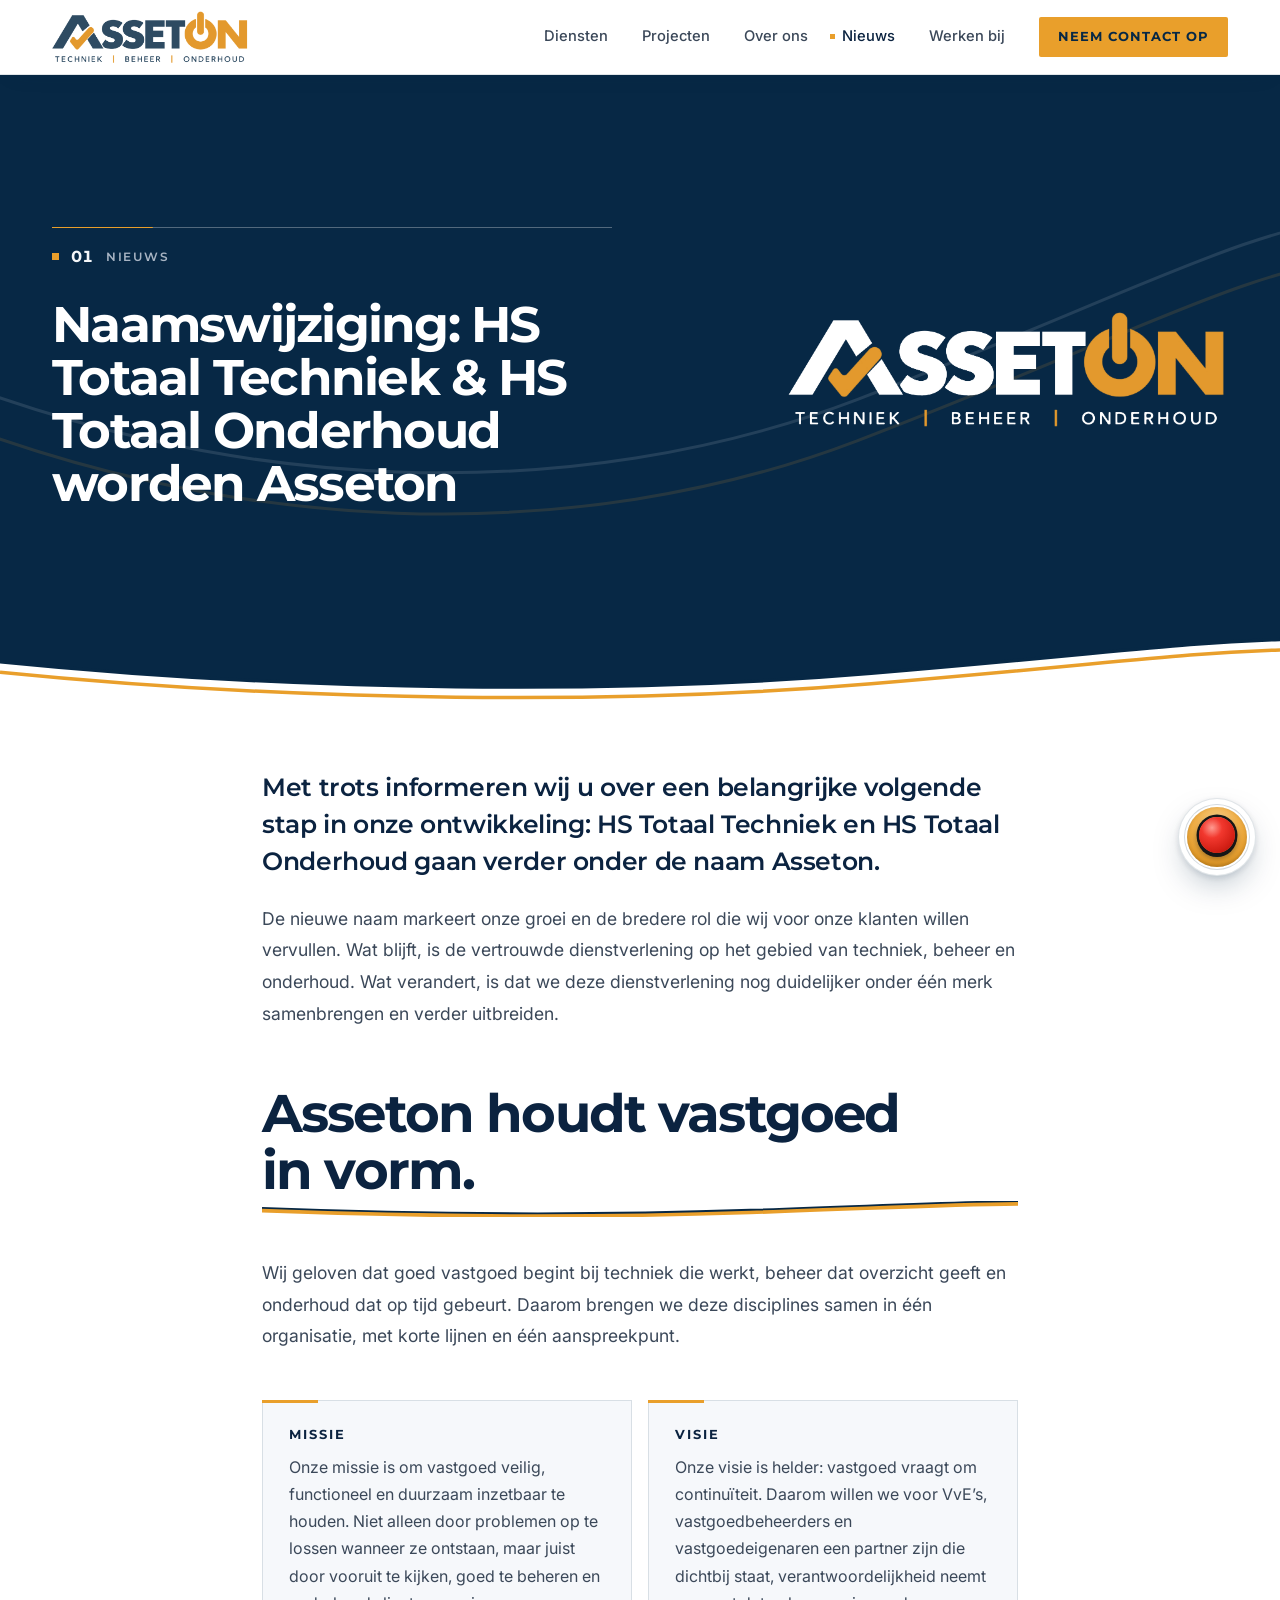
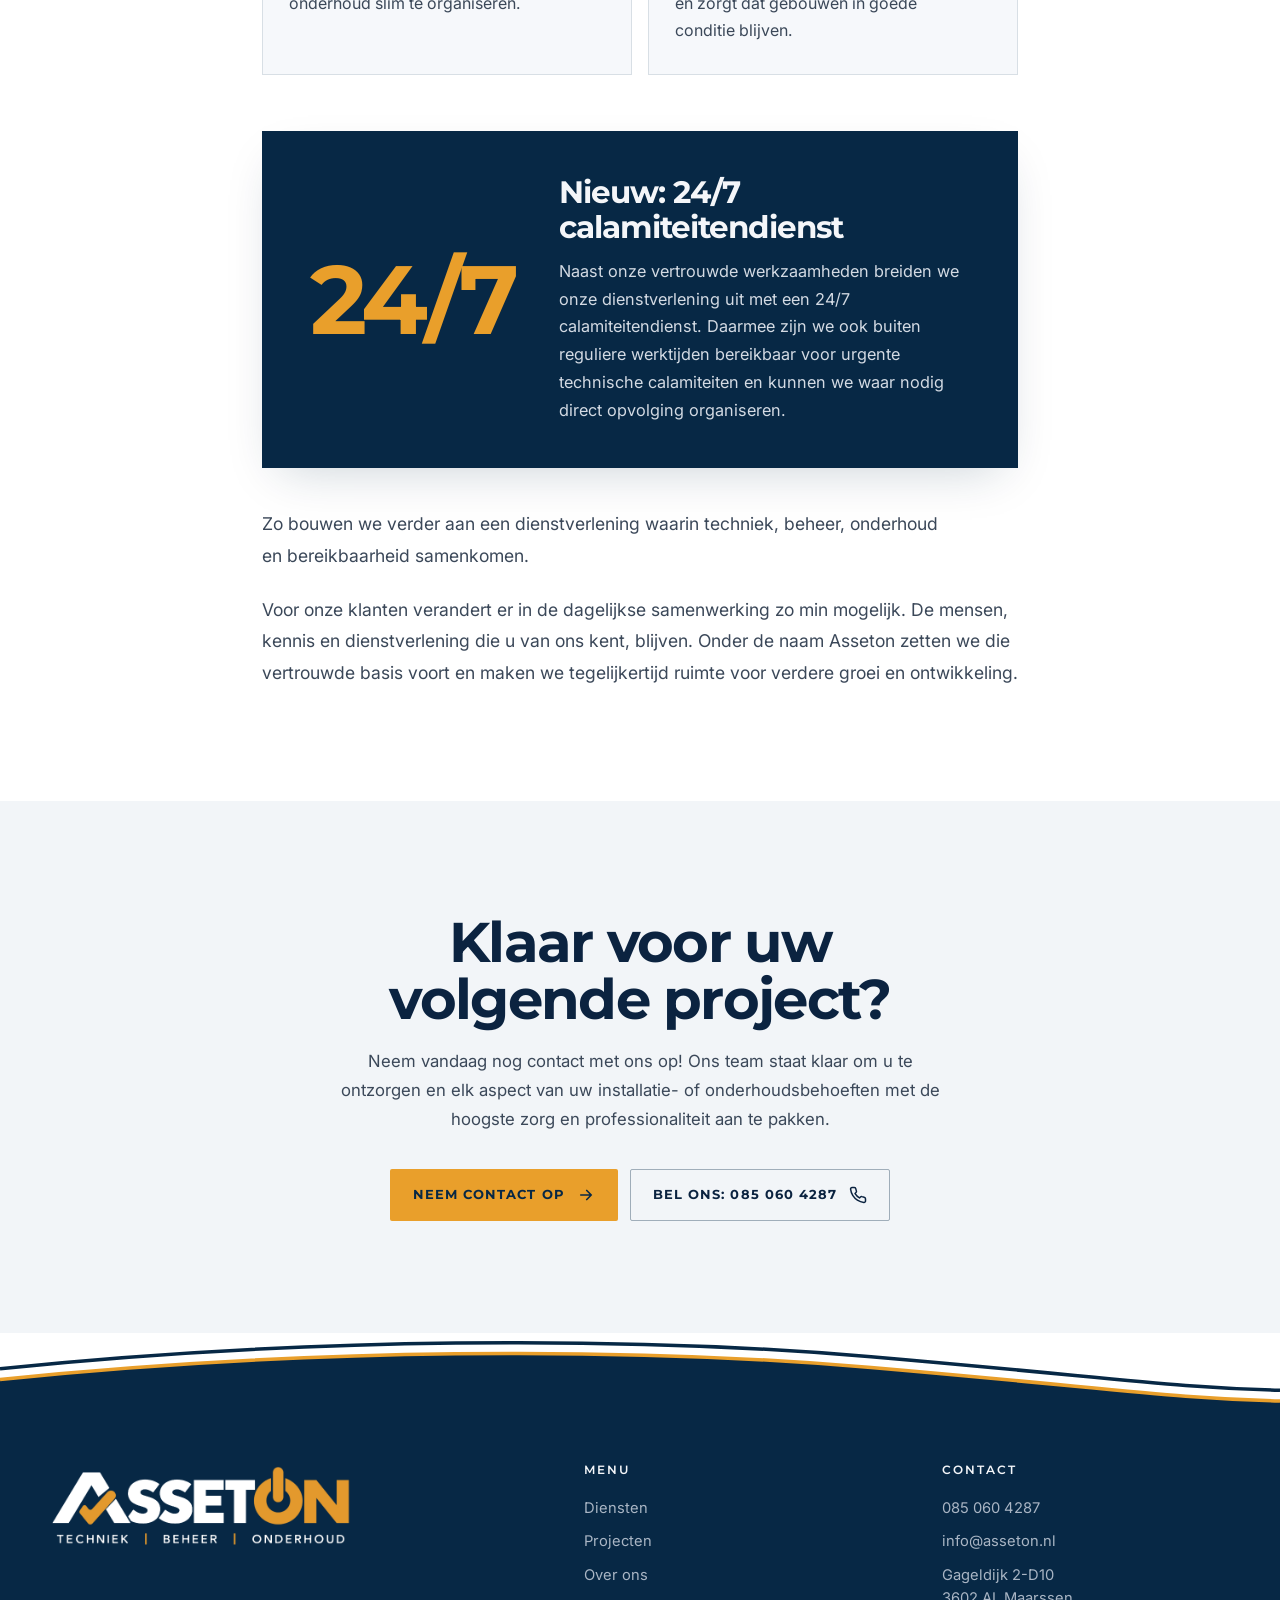
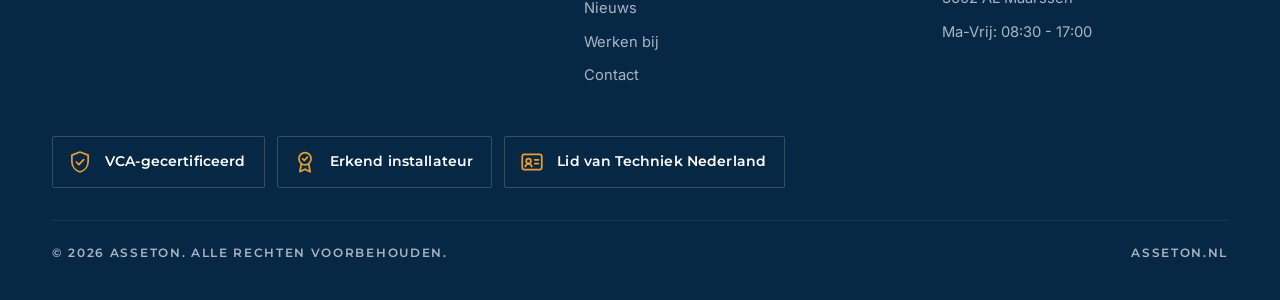
==== commit b7d2dbcf: "Client's own logo Co-Authored-By: Claude Opus 5.5 <noreply@anthropic.com>" ====
--- a/nieuws.html
+++ b/nieuws.html
@@ -23,8 +23,8 @@
 <link rel="preconnect" href="https://fonts.googleapis.com">
 <link rel="preconnect" href="https://fonts.gstatic.com" crossorigin>
 <link href="https://fonts.googleapis.com/css2?family=Montserrat:wght@600;700&family=Inter:wght@400;500;600&family=Kaushan+Script&display=swap" rel="stylesheet">
-<link rel="stylesheet" href="assets/site.css?v=12">
-<link rel="stylesheet" href="assets/nieuws.css?v=12">
+<link rel="stylesheet" href="assets/site.css?v=13">
+<link rel="stylesheet" href="assets/nieuws.css?v=13">
 <noscript><style>.reveal{opacity:1;transform:none}</style></noscript>
 </head>
 <body data-page="nieuws">
@@ -46,7 +46,7 @@
 <header>
   <div class="wrap nav">
     <a href="index.html" class="logo" aria-label="Asseton, naar de homepage">
-      <span class="lockup"><svg class="mark" viewBox="-140 -1085 5565 1106" aria-hidden="true" focusable="false"><use href="#mk-letters"/><g class="power-o boot"><path pathLength="1" d="M4535.1 -552.3A275.0 275.0 0 1 1 4162.5 -552.3"/><path pathLength="1" d="M4348.8 -340.0V-840.0"/></g></svg><span class="tagline" aria-hidden="true"><span>Techniek</span><i></i><span>Beheer</span><i></i><span>Onderhoud</span></span></span>
+      <img class="logo-img" src="images/logo-asseton.png" width="1407" height="371" alt="">
     </a>
     <button class="nav-toggle" id="navToggle" type="button" aria-label="Menu openen" aria-expanded="false" aria-controls="nav">
       <svg class="i-menu" viewBox="0 0 24 24" fill="none" stroke="currentColor" stroke-width="2" stroke-linecap="round" aria-hidden="true"><path d="M4 7h16M4 12h16M4 17h16"/></svg>
@@ -93,8 +93,7 @@
       <h1 class="nw-h">Naamswijziging: HS Totaal Techniek &amp; HS Totaal Onderhoud worden Asseton</h1>
     </div>
     <div class="nw-mark" aria-hidden="true">
-      <svg class="mark" viewBox="-140 -1085 5565 1106" focusable="false"><use href="#mk-letters"/><g class="power-o boot"><path pathLength="1" d="M4535.1 -552.3A275.0 275.0 0 1 1 4162.5 -552.3"/><path pathLength="1" d="M4348.8 -340.0V-840.0"/></g></svg>
-      <span class="nw-tag"><span>Techniek</span><i></i><span>Beheer</span><i></i><span>Onderhoud</span></span>
+      <img src="images/logo-asseton-wit.png" width="1407" height="371" alt="">
     </div>
   </div>
 </section>
@@ -163,12 +162,11 @@
       <span>asseton.nl</span>
     </div>
     <div class="foot-brand">
-      <a href="#top" class="foot-mark" aria-label="Asseton, naar boven"><svg class="mark" viewBox="-140 -1085 5565 1106" aria-hidden="true" focusable="false"><use href="#mk-letters"/><g class="power-o"><path pathLength="1" d="M4535.1 -552.3A275.0 275.0 0 1 1 4162.5 -552.3"/><path pathLength="1" d="M4348.8 -340.0V-840.0"/></g></svg></a>
-      <span class="foot-tag" aria-hidden="true"><span>Techniek</span><i></i><span>Beheer</span><i></i><span>Onderhoud</span></span>
+      <a href="#top" class="foot-mark" aria-label="Asseton, naar boven"><img src="images/logo-asseton-wit.png" width="1407" height="371" alt="" loading="lazy" decoding="async"></a>
     </div>
   </div>
 </footer>
 
-<script src="assets/site.js?v=12"></script>
+<script src="assets/site.js?v=13"></script>
 </body>
 </html>
--- a/assets/site.css
+++ b/assets/site.css
@@ -916,3 +916,8 @@
 
 /* header with five links: tighter between 861 and 1180 */
 @media (min-width:861px) and (max-width:1180px){.nav-links{gap:22px}.nav-links a.nav-cta{padding:11px 14px}}
+
+/* Logo: the client's own file (2026-10-14), cut out of its white background; white-letter version on navy */
+.logo-img{display:block;height:52px;width:auto}
+.foot-mark img{display:block;width:100%;height:auto}
+@media (max-width:600px){.logo-img{height:44px}}
--- a/assets/nieuws.css
+++ b/assets/nieuws.css
@@ -54,3 +54,4 @@
   .nw-callout .nw-big{font-size:3.6rem}
   .nw-actions .btn{width:100%;min-height:54px;justify-content:space-between}
 }
+.nw-mark img{display:block;width:100%;height:auto}
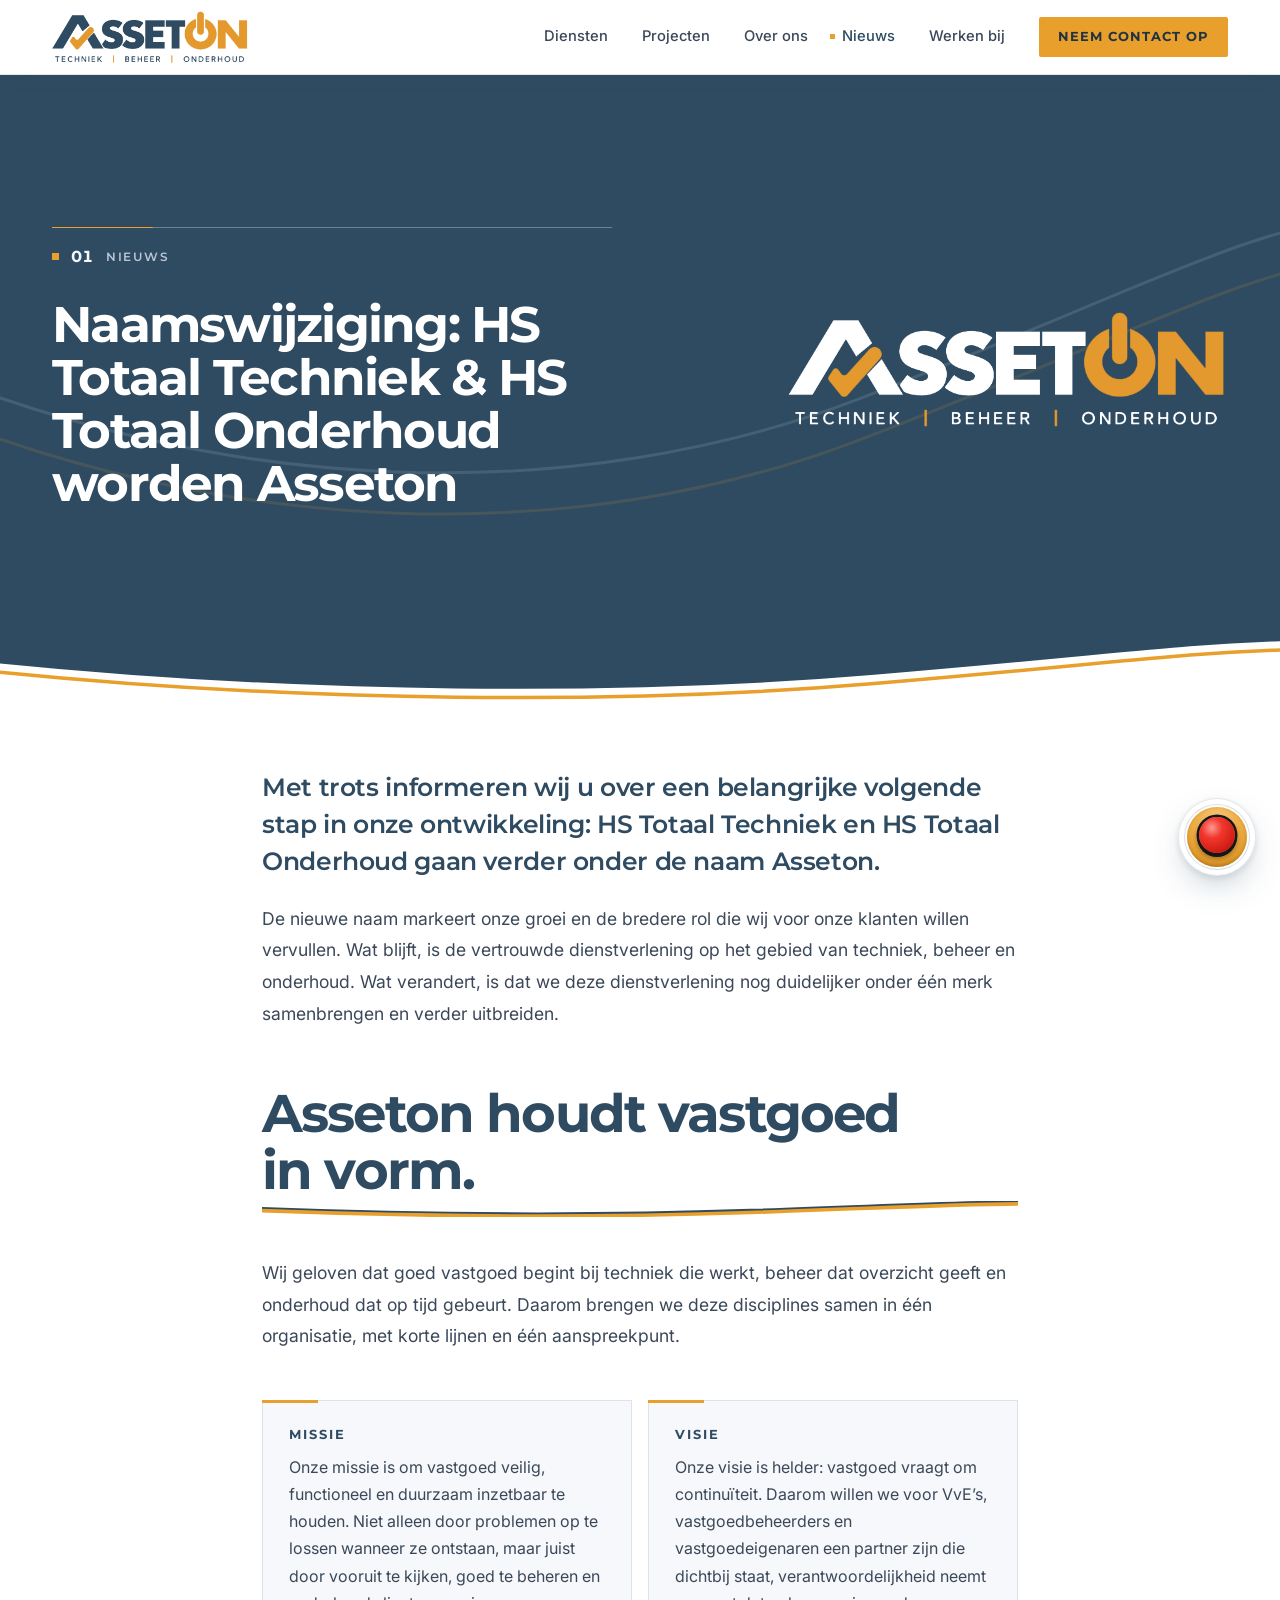
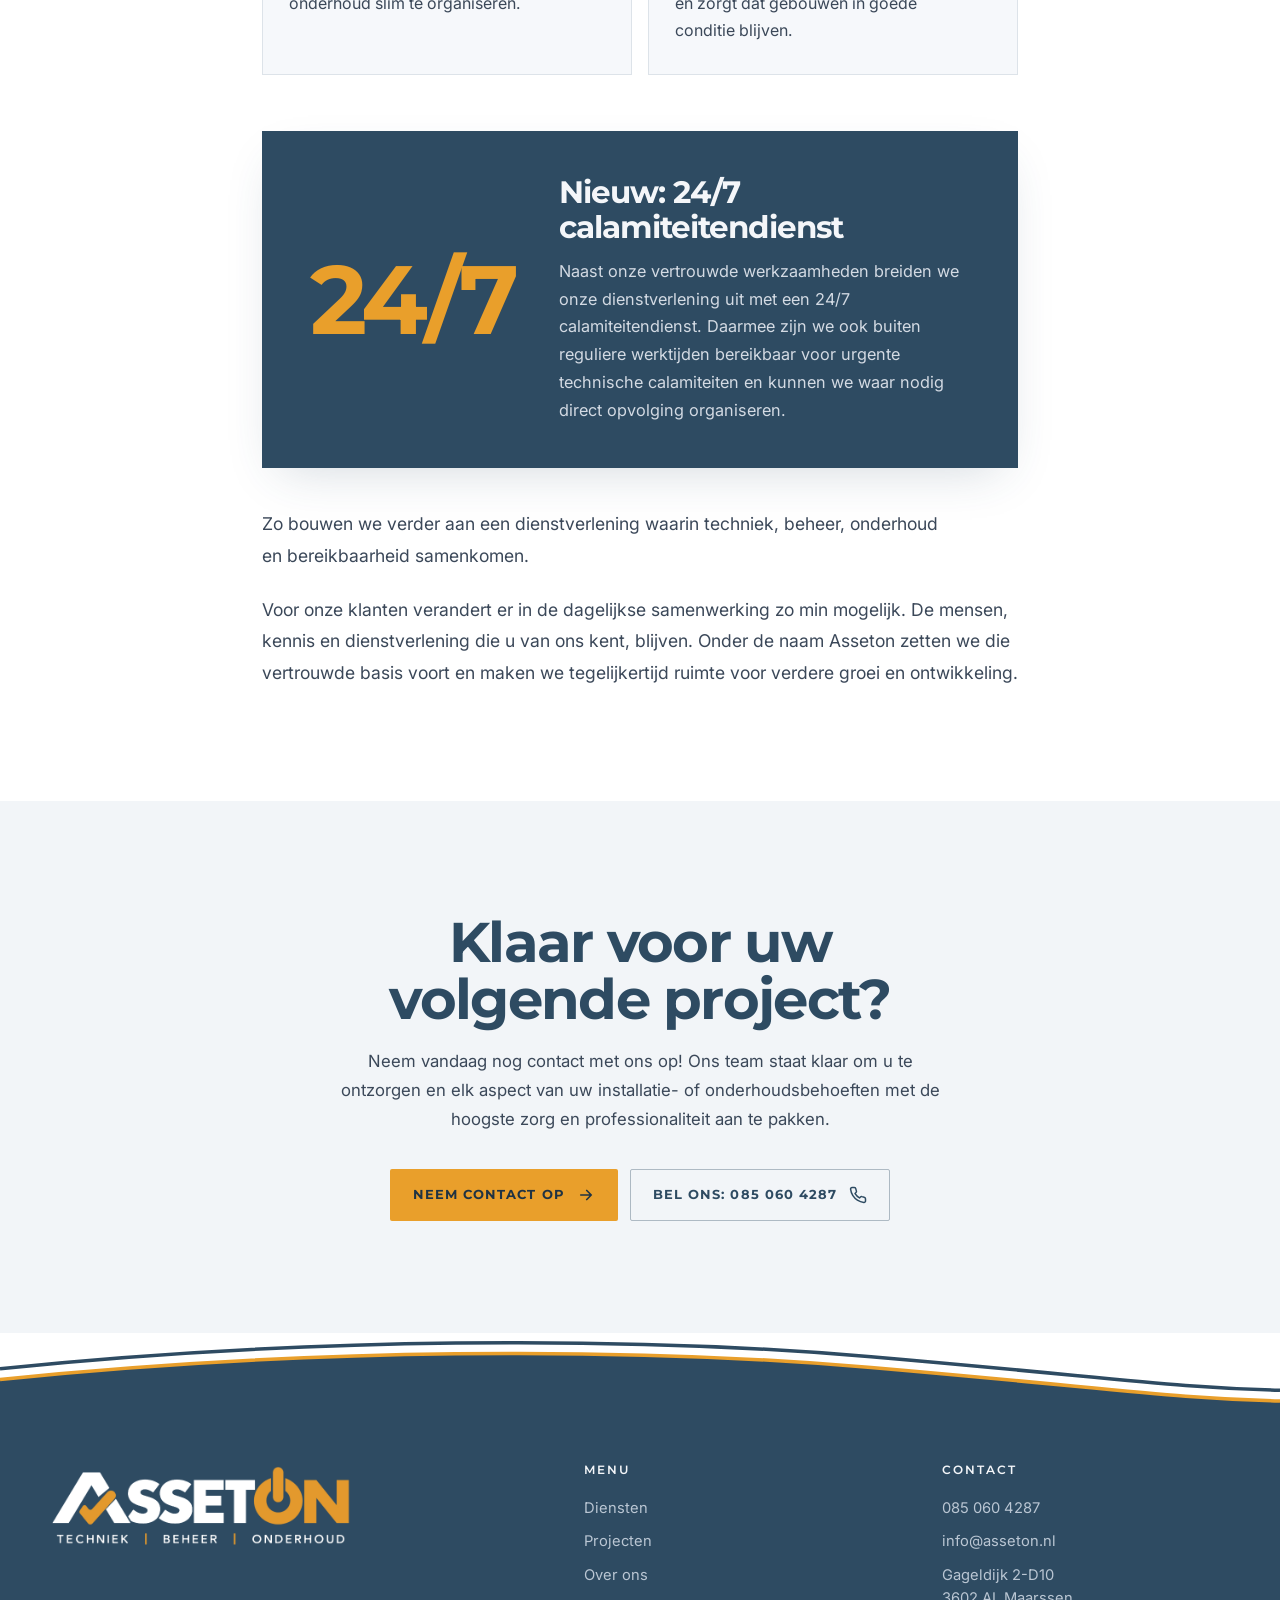
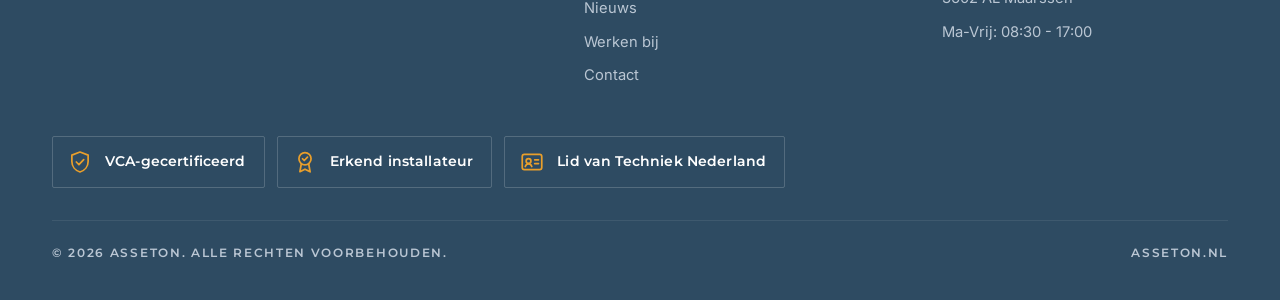
==== commit 0d457c55: "Site blue matches the logo Co-Authored-By: Claude Opus 5.5 <noreply@anthropic.com>" ====
--- a/nieuws.html
+++ b/nieuws.html
@@ -19,12 +19,12 @@
 <meta property="og:url" content="https://asseton.nl/nieuws.html">
 <meta property="og:locale" content="nl_NL">
 <meta name="theme-color" content="#FFFFFF">
-<link rel="icon" href="data:image/svg+xml,%3Csvg xmlns='http://www.w3.org/2000/svg' viewBox='0 0 32 32'%3E%3Crect width='32' height='32' rx='7' fill='%23072845'/%3E%3Cg fill='none' stroke='%23E99F2B' stroke-width='3.4' stroke-linecap='round' transform='translate(4.4 4.4) scale(.967)'%3E%3Cpath d='M6.38 5.31A9 9 0 1 0 17.62 5.31'/%3E%3Cpath d='M12 3v8.2'/%3E%3C/g%3E%3C/svg%3E">
+<link rel="icon" href="data:image/svg+xml,%3Csvg xmlns='http://www.w3.org/2000/svg' viewBox='0 0 32 32'%3E%3Crect width='32' height='32' rx='7' fill='%232E4B62'/%3E%3Cg fill='none' stroke='%23E99F2B' stroke-width='3.4' stroke-linecap='round' transform='translate(4.4 4.4) scale(.967)'%3E%3Cpath d='M6.38 5.31A9 9 0 1 0 17.62 5.31'/%3E%3Cpath d='M12 3v8.2'/%3E%3C/g%3E%3C/svg%3E">
 <link rel="preconnect" href="https://fonts.googleapis.com">
 <link rel="preconnect" href="https://fonts.gstatic.com" crossorigin>
 <link href="https://fonts.googleapis.com/css2?family=Montserrat:wght@600;700&family=Inter:wght@400;500;600&family=Kaushan+Script&display=swap" rel="stylesheet">
-<link rel="stylesheet" href="assets/site.css?v=13">
-<link rel="stylesheet" href="assets/nieuws.css?v=13">
+<link rel="stylesheet" href="assets/site.css?v=14">
+<link rel="stylesheet" href="assets/nieuws.css?v=14">
 <noscript><style>.reveal{opacity:1;transform:none}</style></noscript>
 </head>
 <body data-page="nieuws">
@@ -167,6 +167,6 @@
   </div>
 </footer>
 
-<script src="assets/site.js?v=13"></script>
+<script src="assets/site.js?v=14"></script>
 </body>
 </html>
--- a/assets/site.css
+++ b/assets/site.css
@@ -762,48 +762,48 @@
 
 /* =====================================================================================================
    LIGHT THEME (client, 2026-10-07): "frisser, met meer wit als achtergrond, zodat de twee huisstijlkleuren
-   mooi naar voren komen". White + light grey surfaces, logo navy #072845 and gold #E99F2B as the brand
+   mooi naar voren komen". White + light grey surfaces, logo navy #2E4B62 and gold #E99F2B as the brand
    colours, plus a thin wavy navy+gold line that returns in a few places. Photo/video heroes, the footer,
    the Werken bij panel and the lightbox stay dark (navy) for contrast.
    ===================================================================================================== */
 :root{
   color-scheme:light;
-  --navy:#072845; --navy-deep:#051D33; --navy-2:#0D3358;
-  --ink:#051D33; --foot:#072845; --pv-stage:#E6EBF1;
+  --navy:#2E4B62; --navy-deep:#1F3343; --navy-2:#3A5A73;
+  --ink:#1F3343; --foot:#2E4B62; --pv-stage:#E6EBF1;
   --bg:#FFFFFF; --umber:#F2F5F8; --bg-raise:#F6F8FB; --umber-raise:#E6ECF3; --field:#FFFFFF;
-  --t:#0B2340; --tb:#3B4859; --tm:#5D6979; --wt:#0B2340; --wb:#3B4859; --wm:#5D6979;
-  --tag:#072845; --on-signal:#072845;
+  --t:#2E4B62; --tb:#3B4859; --tm:#5D6979; --wt:#2E4B62; --wb:#3B4859; --wm:#5D6979;
+  --tag:#2E4B62; --on-signal:#2E4B62;
   --signal:#E99F2B; --signal-hi:#F2B24C; --signal-deep:#C9831A; --glow:rgba(233,159,43,.45);
-  --rule:rgba(7,40,69,.12); --rule-strong:rgba(7,40,69,.24);
+  --rule:rgba(46,75,98,.12); --rule-strong:rgba(46,75,98,.24);
   --field-border:#7D8A9B; --led-off:#C9D2DD;
-  --mk-a:#072845; --mk-o:#E99F2B; --mk-knock:#FFFFFF;
-  --shadow:0 18px 48px -18px rgba(7,40,69,.22);
+  --mk-a:#2E4B62; --mk-o:#E99F2B; --mk-knock:#FFFFFF;
+  --shadow:0 18px 48px -18px rgba(46,75,98,.22);
 }
 body{background:var(--bg)}
-a,button,select{-webkit-tap-highlight-color:rgba(7,40,69,.08)}
+a,button,select{-webkit-tap-highlight-color:rgba(46,75,98,.08)}
 .skip:focus{outline-color:var(--navy)}
 /* surfaces: white + light grey; .warm cards sit white on the grey */
 .cool{background:var(--bg)}
 .warm{background:var(--umber);--bg-raise:#FFFFFF}
 /* dark contexts keep light text on navy */
 .hero,.pj-hero,.wbh,footer,.lb,.navy,.jobs-panel{
-  --t:#F4F6F9;--tb:#D3DAE3;--tm:#A9B5C4;--wt:#F4F6F9;--wb:#D3DAE3;--wm:#A9B5C4;
+  --t:#F4F6F9;--tb:#D3DAE3;--tm:#BAC6D3;--wt:#F4F6F9;--wb:#D3DAE3;--wm:#BAC6D3;
   --rule:rgba(255,255,255,.14);--rule-strong:rgba(255,255,255,.3);
-  --bg-raise:var(--navy-2);--umber-raise:#123E68;--field:var(--navy-deep);--field-border:#6F84A3;--led-off:#2B4463;
+  --bg-raise:var(--navy-2);--umber-raise:#456A86;--field:var(--navy-deep);--field-border:#8296AE;--led-off:#4A6680;
   --tag:#C9D3DF;--mk-a:#FFFFFF;--mk-knock:var(--navy);--pv-stage:var(--navy-deep)}
 .navy{background:var(--navy);color:var(--tb)}
 .navy h2,.navy h3,.navy h4{color:var(--t)}
 .navy .sec-top{color:var(--tm)}
 
 /* header: white bar, navy logo + links, gold CTA */
-header{background:rgba(255,255,255,.96);border-bottom:1px solid var(--rule);box-shadow:0 6px 24px -14px rgba(7,40,69,.28)}
+header{background:rgba(255,255,255,.96);border-bottom:1px solid var(--rule);box-shadow:0 6px 24px -14px rgba(46,75,98,.28)}
 .logo,.nav-toggle{color:var(--navy)}
 .nav-links a{color:var(--tb)}
 .nav-links a:not(.nav-cta):hover,.nav-links a.is-active{color:var(--t)}
 .nav-links a.is-active::before{box-shadow:none}
-.nav-scrim{background:rgba(5,29,51,.42)}
+.nav-scrim{background:rgba(31,51,67,.42)}
 @media (max-width:860px){
-  .nav-links{background:#FFFFFF;box-shadow:0 28px 48px -20px rgba(7,40,69,.3)}
+  .nav-links{background:#FFFFFF;box-shadow:0 28px 48px -20px rgba(46,75,98,.3)}
   .nav-links a.is-active{color:var(--t)}
 }
 /* tagline: navy words, thin gold bars (as in the new logo) */
@@ -819,21 +819,21 @@
 .jobs-note a:hover{color:var(--t)}
 
 /* buttons */
-.btn-ghost{border-color:rgba(7,40,69,.35);color:var(--t)}
-.btn-ghost:hover{border-color:var(--navy);background:rgba(7,40,69,.04)}
+.btn-ghost{border-color:rgba(46,75,98,.35);color:var(--t)}
+.btn-ghost:hover{border-color:var(--navy);background:rgba(46,75,98,.04)}
 .hero .btn-ghost,.pj-hero .btn-ghost,.wbh .btn-ghost,.navy .btn-ghost,.jobs-panel .btn-ghost{border-color:rgba(255,255,255,.4);color:#fff}
 
 /* home hero: navy-tinted shade over the black & white video; the wave below replaces the gold edge glow */
 .hero::after{display:none}
-.hero-shade{background:linear-gradient(180deg,rgba(5,29,51,.8) 0%,rgba(5,29,51,.4) 22%,rgba(5,29,51,0) 40%),linear-gradient(90deg,rgba(5,29,51,.92) 0%,rgba(5,29,51,.78) 50%,rgba(5,29,51,.2) 78%,rgba(5,29,51,.08) 100%),linear-gradient(0deg,rgba(5,29,51,.9) 0%,rgba(5,29,51,0) 45%)}
-@media (max-width:600px){.hero-shade{background:linear-gradient(180deg,rgba(5,29,51,.6) 0%,rgba(5,29,51,.76) 50%,rgba(5,29,51,.94) 100%)}}
+.hero-shade{background:linear-gradient(180deg,rgba(31,51,67,.8) 0%,rgba(31,51,67,.4) 22%,rgba(31,51,67,0) 40%),linear-gradient(90deg,rgba(31,51,67,.92) 0%,rgba(31,51,67,.78) 50%,rgba(31,51,67,.2) 78%,rgba(31,51,67,.08) 100%),linear-gradient(0deg,rgba(31,51,67,.9) 0%,rgba(31,51,67,0) 45%)}
+@media (max-width:600px){.hero-shade{background:linear-gradient(180deg,rgba(31,51,67,.6) 0%,rgba(31,51,67,.76) 50%,rgba(31,51,67,.94) 100%)}}
 
 /* the wavy line: thin navy + gold, at the top of the first section under each hero, above the footer, and under
    "Nieuwe naam." (instead of the brush swoosh) */
 .m-big::after{left:8%;right:8%;bottom:-.06em;height:.3em;background:url(wave.svg) center/100% 100% no-repeat}
 footer{position:relative;background:var(--foot);border-top:0;padding-top:calc(var(--wave-h) + 56px)}
 .foot a:hover{color:#fff}
-.foot-mark{--mk-a:#123E68;--mk-o:#123E68;--mk-knock:var(--foot)}
+.foot-mark{--mk-a:#456A86;--mk-o:#456A86;--mk-knock:var(--foot)}
 .foot-mark.on{--mk-a:#FFFFFF;--mk-o:var(--signal)}
 @media (scripting:none){.foot-mark{--mk-a:#FFFFFF;--mk-o:var(--signal)}}
 
@@ -841,12 +841,12 @@
 .svc-cards .svc{box-shadow:none}
 .slogan-panel .big{color:var(--t)}
 form{border:1px solid var(--rule);box-shadow:var(--shadow)}
-.sos-btn{background:#FFFFFF;color:var(--t);border:1px solid var(--rule);box-shadow:0 14px 34px -10px rgba(7,40,69,.35),0 2px 6px rgba(7,40,69,.12)}
-.sos-btn:hover{box-shadow:0 18px 40px -10px rgba(7,40,69,.42),0 2px 6px rgba(7,40,69,.14)}
+.sos-btn{background:#FFFFFF;color:var(--t);border:1px solid var(--rule);box-shadow:0 14px 34px -10px rgba(46,75,98,.35),0 2px 6px rgba(46,75,98,.12)}
+.sos-btn:hover{box-shadow:0 18px 40px -10px rgba(46,75,98,.42),0 2px 6px rgba(46,75,98,.14)}
 .sos-label small{color:var(--tm)}
-.sos-estop{box-shadow:0 0 0 2px #FFFFFF,0 0 0 3px rgba(7,40,69,.18),inset 0 -2px 4px rgba(0,0,0,.18)}
-.sos-panel{background:#FFFFFF;box-shadow:0 24px 60px -16px rgba(7,40,69,.4)}
-.sos-form{border-color:rgba(7,40,69,.25)}
+.sos-estop{box-shadow:0 0 0 2px #FFFFFF,0 0 0 3px rgba(46,75,98,.18),inset 0 -2px 4px rgba(0,0,0,.18)}
+.sos-panel{background:#FFFFFF;box-shadow:0 24px 60px -16px rgba(46,75,98,.4)}
+.sos-form{border-color:rgba(46,75,98,.25)}
 .about2-media{background:var(--pv-stage)}
 .about2-media::after{background:linear-gradient(90deg,rgba(255,255,255,0) 62%,var(--bg) 100%)}
 @media (max-width:1024px){.about2-media::after{background:linear-gradient(180deg,rgba(255,255,255,0) 62%,var(--bg) 100%)}}
@@ -860,9 +860,9 @@
 .jobs-panel .jobs-note a:hover{color:var(--signal)}
 
 /* home projects: chips/figures on photos stay dark; the seam ring follows the section colour */
-.hp-chip{background:rgba(5,29,51,.88)}
-.hp-2 .hp-media::before{background:linear-gradient(24deg,rgba(5,29,51,.82) 0%,rgba(5,29,51,.4) 30%,rgba(5,29,51,0) 56%)}
-@media (max-width:860px){.hp{background:#FFFFFF;box-shadow:0 10px 28px -16px rgba(7,40,69,.3)}.hp-vn{background:#FFFFFF}}
+.hp-chip{background:rgba(31,51,67,.88)}
+.hp-2 .hp-media::before{background:linear-gradient(24deg,rgba(31,51,67,.82) 0%,rgba(31,51,67,.4) 30%,rgba(31,51,67,0) 56%)}
+@media (max-width:860px){.hp{background:#FFFFFF;box-shadow:0 10px 28px -16px rgba(46,75,98,.3)}.hp-vn{background:#FFFFFF}}
 /* subpage heroes: the wavy line below replaces their gold edge glow too */
 .pj-hero::after,.wbh::after{display:none}
 
@@ -897,7 +897,7 @@
 
 /* Home projects: the 81 sits on the large card now; the two smaller cards are plain photos */
 .hp-2 .hp-media::before{content:none}
-.hp-figbox::before{content:"";position:absolute;inset:0;z-index:1;background:linear-gradient(24deg,rgba(5,29,51,.8) 0%,rgba(5,29,51,.4) 30%,rgba(5,29,51,0) 56%);pointer-events:none}
+.hp-figbox::before{content:"";position:absolute;inset:0;z-index:1;background:linear-gradient(24deg,rgba(31,51,67,.8) 0%,rgba(31,51,67,.4) 30%,rgba(31,51,67,0) 56%);pointer-events:none}
 .hp-1 .hp-fig{left:28px;bottom:24px;font-size:clamp(5rem,9vw,8.5rem)}
 @supports (grid-template-rows:subgrid){@media (min-width:1025px){.hp-1 .hp-fig{font-size:clamp(5rem,9vw,8.5rem)}}}
 .hp-list .hp-lt .hp-loc{color:var(--wm)}
@@ -921,3 +921,7 @@
 .logo-img{display:block;height:52px;width:auto}
 .foot-mark img{display:block;width:100%;height:auto}
 @media (max-width:600px){.logo-img{height:44px}}
+
+/* Brand blue = the logo's slate blue #2E4B62 (client, 2026-10-14). Text on the gold buttons stays a deeper
+   shade of it: #2E4B62 on gold is only 4.1:1, #1F3343 is 5.8:1. */
+:root{--on-signal:#1F3343}
